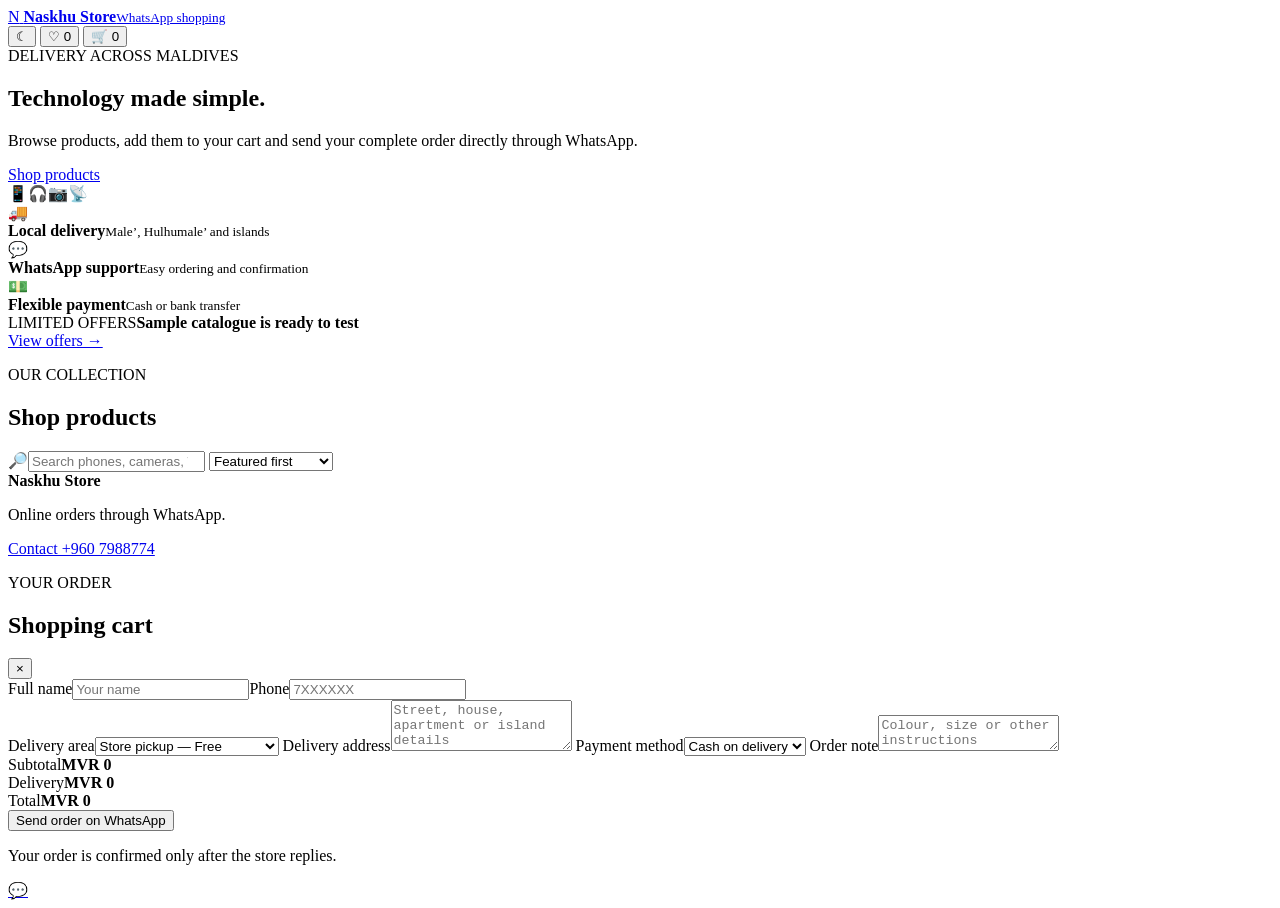
==== index.html @ 4b0b28d1 "Add Naskhu Store homepage" ====
<!doctype html>
<html lang="en">
<head>
  <meta charset="utf-8">
  <meta name="viewport" content="width=device-width, initial-scale=1, viewport-fit=cover">
  <meta name="theme-color" content="#0f172a">
  <meta name="description" content="Shop electronics, networking, security and accessories through WhatsApp.">
  <title>Naskhu Store</title>
  <link rel="preconnect" href="https://fonts.googleapis.com">
  <link rel="preconnect" href="https://fonts.gstatic.com" crossorigin>
  <link href="https://fonts.googleapis.com/css2?family=Inter:wght@400;500;600;700;800;900&display=swap" rel="stylesheet">
  <link rel="stylesheet" href="styles.css">
</head>
<body>
  <header class="site-header">
    <a class="brand" href="#top" aria-label="Naskhu Store home">
      <span class="brand-mark">N</span>
      <span><strong>Naskhu Store</strong><small>WhatsApp shopping</small></span>
    </a>
    <div class="header-actions">
      <button id="themeButton" class="header-icon" type="button" aria-label="Toggle dark mode">☾</button>
      <button id="wishlistButton" class="header-icon" type="button" aria-label="Show wishlist">♡ <span id="wishlistCount">0</span></button>
      <button id="cartButton" class="cart-button" type="button" aria-label="Open shopping cart">🛒 <span id="cartCount">0</span></button>
    </div>
  </header>

  <main id="top">
    <section class="hero">
      <div class="hero-copy">
        <span class="hero-badge">DELIVERY ACROSS MALDIVES</span>
        <h1>Technology made simple.</h1>
        <p>Browse products, add them to your cart and send your complete order directly through WhatsApp.</p>
        <a class="hero-button" href="#catalogue">Shop products</a>
      </div>
      <div class="hero-art" aria-hidden="true"><span>📱</span><span>🎧</span><span>📷</span><span>📡</span></div>
    </section>

    <section class="benefits" aria-label="Store benefits">
      <article><span>🚚</span><div><strong>Local delivery</strong><small>Male’, Hulhumale’ and islands</small></div></article>
      <article><span>💬</span><div><strong>WhatsApp support</strong><small>Easy ordering and confirmation</small></div></article>
      <article><span>💵</span><div><strong>Flexible payment</strong><small>Cash or bank transfer</small></div></article>
    </section>

    <section class="offer-strip">
      <div><span>LIMITED OFFERS</span><strong>Sample catalogue is ready to test</strong></div>
      <a href="#catalogue">View offers →</a>
    </section>

    <section id="catalogue" class="catalogue-section">
      <div class="section-heading">
        <div><p class="eyebrow">OUR COLLECTION</p><h2>Shop products</h2></div>
        <p id="productCount"></p>
      </div>
      <div id="categoryChips" class="category-chips"></div>
      <div class="controls">
        <label class="search-box">🔎<input id="searchInput" type="search" placeholder="Search phones, cameras, Wi-Fi..." aria-label="Search products"></label>
        <select id="sortSelect" aria-label="Sort products">
          <option value="featured">Featured first</option>
          <option value="price-low">Price: low to high</option>
          <option value="price-high">Price: high to low</option>
          <option value="name">Name: A–Z</option>
        </select>
      </div>
      <div id="productGrid" class="product-grid"></div>
    </section>
  </main>

  <footer>
    <div><strong>Naskhu Store</strong><p>Online orders through WhatsApp.</p></div>
    <a href="https://wa.me/9607988774" target="_blank" rel="noopener">Contact +960 7988774</a>
  </footer>

  <aside id="cartDrawer" class="cart-drawer" aria-hidden="true">
    <div class="drawer-backdrop" data-close-cart></div>
    <div class="drawer-panel" role="dialog" aria-modal="true" aria-labelledby="cartTitle">
      <div class="drawer-header">
        <div><p class="eyebrow">YOUR ORDER</p><h2 id="cartTitle">Shopping cart</h2></div>
        <button class="icon-button" data-close-cart type="button" aria-label="Close cart">×</button>
      </div>
      <div id="cartItems" class="cart-items"></div>
      <div class="order-form">
        <div class="form-row"><label>Full name<input id="customerName" type="text" autocomplete="name" placeholder="Your name"></label><label>Phone<input id="customerPhone" type="tel" autocomplete="tel" placeholder="7XXXXXX"></label></div>
        <label>Delivery area<select id="deliveryArea"><option value="Pickup" data-fee="0">Store pickup — Free</option><option value="Male'" data-fee="30">Male’ — MVR 30</option><option value="Hulhumale'" data-fee="50">Hulhumale’ — MVR 50</option><option value="Villimale'" data-fee="60">Villimale’ — MVR 60</option><option value="Other island" data-fee="0">Other island — Confirm fee</option></select></label>
        <label>Delivery address<textarea id="customerAddress" rows="3" placeholder="Street, house, apartment or island details"></textarea></label>
        <label>Payment method<select id="paymentMethod"><option value="Cash on delivery">Cash on delivery</option><option value="Bank transfer">Bank transfer</option></select></label>
        <label>Order note<textarea id="orderNote" rows="2" placeholder="Colour, size or other instructions"></textarea></label>
      </div>
      <div class="cart-summary">
        <div><span>Subtotal</span><strong id="subtotal">MVR 0</strong></div>
        <div><span>Delivery</span><strong id="deliveryTotal">MVR 0</strong></div>
        <div class="total-row"><span>Total</span><strong id="total">MVR 0</strong></div>
      </div>
      <button id="checkoutButton" class="checkout-button" type="button">Send order on WhatsApp</button>
      <p class="checkout-note">Your order is confirmed only after the store replies.</p>
    </div>
  </aside>

  <a class="floating-whatsapp" href="https://wa.me/9607988774?text=Hello%2C%20I%20need%20help%20with%20a%20product." target="_blank" rel="noopener" aria-label="Chat on WhatsApp">💬</a>
  <div id="toast" class="toast" role="status" aria-live="polite"></div>
  <script src="app.js"></script>
</body>
</html>
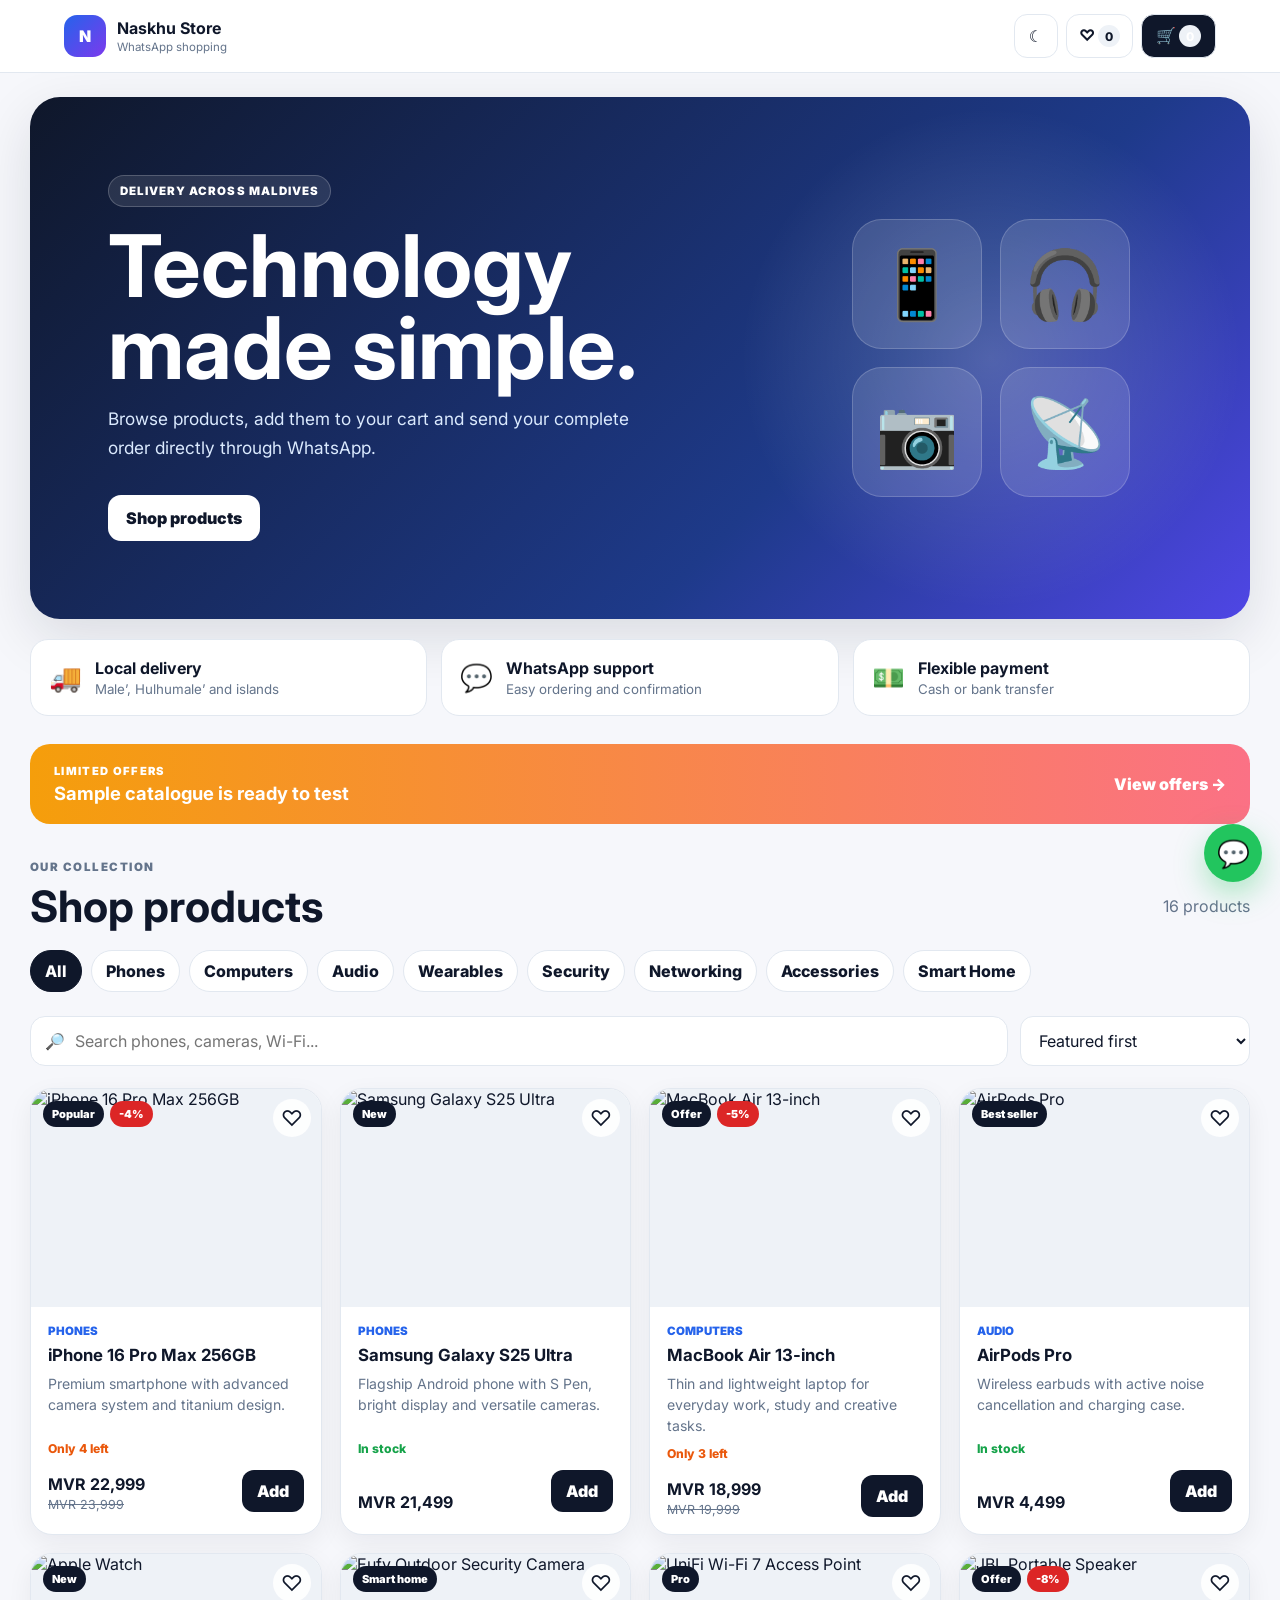
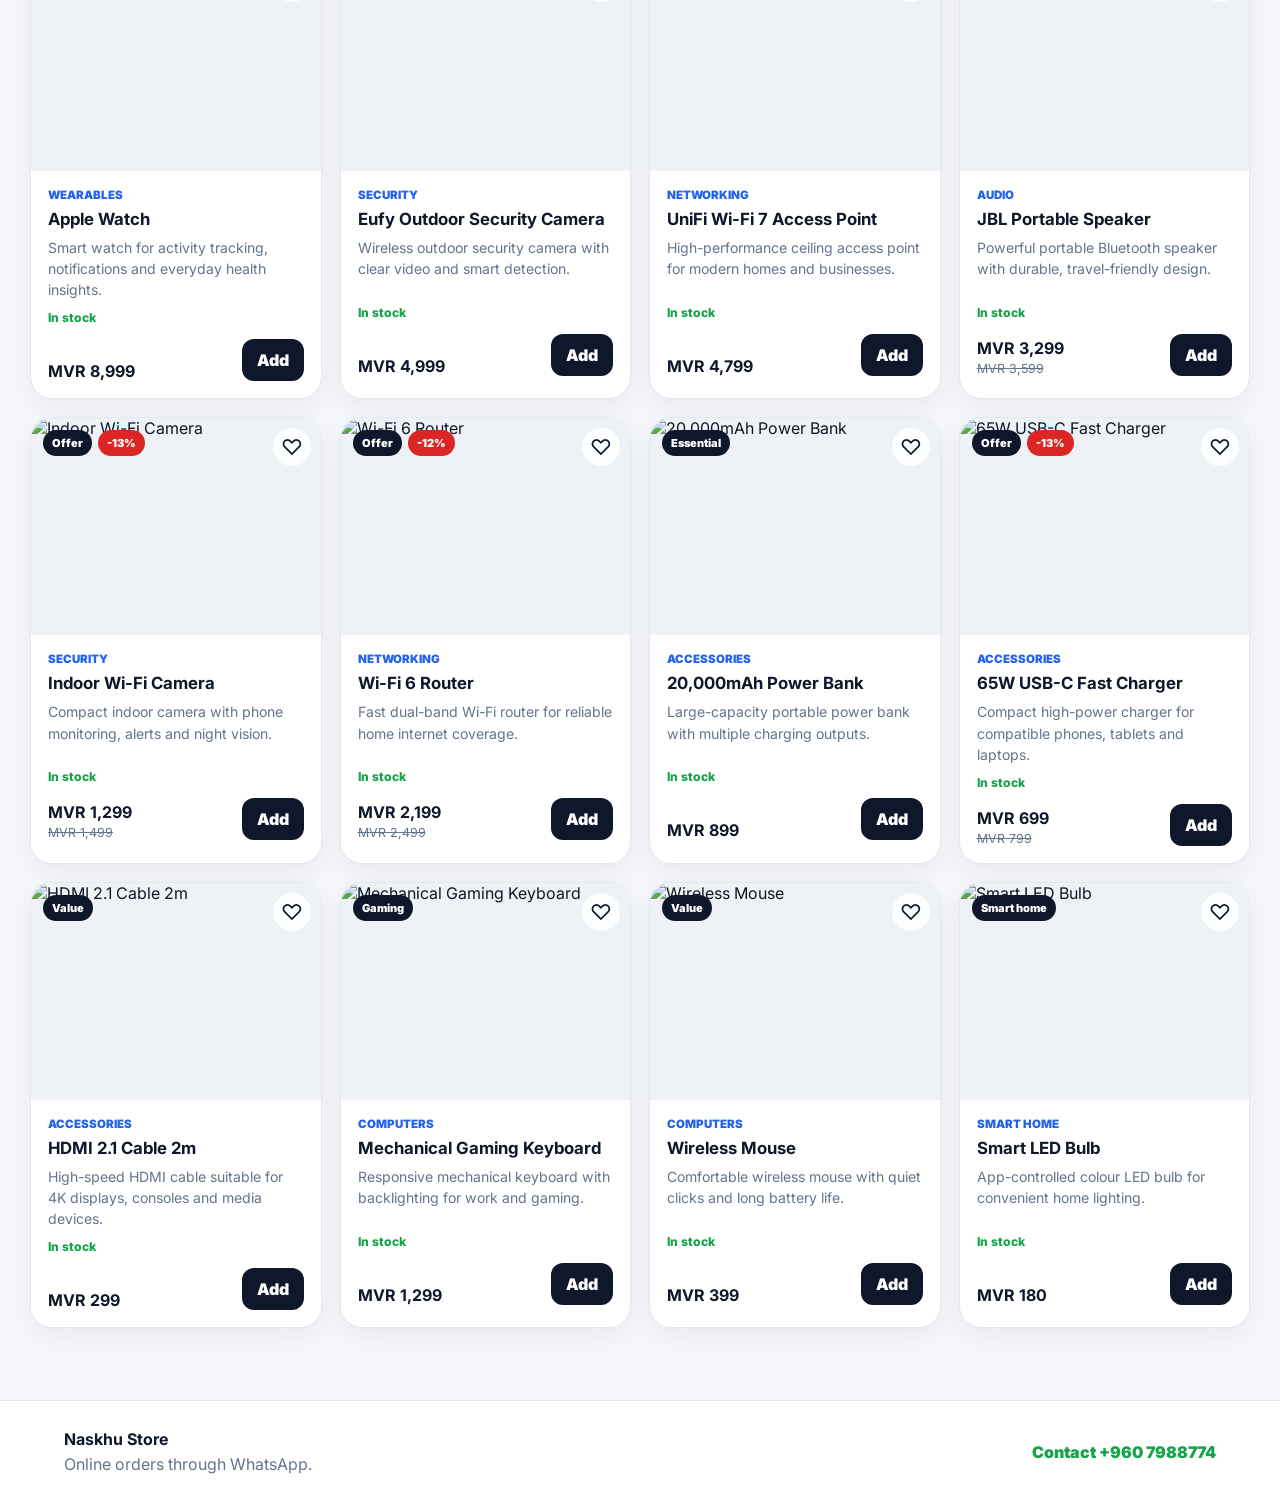
==== commit b2c50a11: "Add bank transfer slip upload to checkout" ====
--- a/index.html
+++ b/index.html
@@ -10,93 +10,35 @@
   <link rel="preconnect" href="https://fonts.gstatic.com" crossorigin>
   <link href="https://fonts.googleapis.com/css2?family=Inter:wght@400;500;600;700;800;900&display=swap" rel="stylesheet">
   <link rel="stylesheet" href="styles.css">
+  <style>
+    .transfer-panel{display:none;padding:14px;border:1px solid var(--line);border-radius:14px;background:var(--surface-2)}
+    .transfer-panel.show{display:block}.transfer-panel p{margin:0 0 10px;color:var(--muted);font-size:.82rem;line-height:1.45}
+    .slip-upload{display:block;padding:14px;border:1px dashed var(--line);border-radius:12px;background:var(--surface);text-align:center;cursor:pointer}
+    .slip-upload input{display:none}.slip-upload strong,.slip-upload span{display:block}.slip-upload span{margin-top:5px;color:var(--muted);font-size:.76rem}
+    .slip-preview{display:none;align-items:center;gap:10px;margin-top:10px}.slip-preview.show{display:flex}.slip-preview img{width:58px;height:72px;border-radius:8px;object-fit:cover;border:1px solid var(--line)}
+    .slip-preview div{min-width:0}.slip-preview strong,.slip-preview small{display:block;overflow:hidden;text-overflow:ellipsis;white-space:nowrap}.slip-preview small{margin-top:4px;color:var(--muted)}
+  </style>
 </head>
 <body>
   <header class="site-header">
-    <a class="brand" href="#top" aria-label="Naskhu Store home">
-      <span class="brand-mark">N</span>
-      <span><strong>Naskhu Store</strong><small>WhatsApp shopping</small></span>
-    </a>
-    <div class="header-actions">
-      <button id="themeButton" class="header-icon" type="button" aria-label="Toggle dark mode">☾</button>
-      <button id="wishlistButton" class="header-icon" type="button" aria-label="Show wishlist">♡ <span id="wishlistCount">0</span></button>
-      <button id="cartButton" class="cart-button" type="button" aria-label="Open shopping cart">🛒 <span id="cartCount">0</span></button>
-    </div>
+    <a class="brand" href="#top" aria-label="Naskhu Store home"><span class="brand-mark">N</span><span><strong>Naskhu Store</strong><small>WhatsApp shopping</small></span></a>
+    <div class="header-actions"><button id="themeButton" class="header-icon" type="button" aria-label="Toggle dark mode">☾</button><button id="wishlistButton" class="header-icon" type="button" aria-label="Show wishlist">♡ <span id="wishlistCount">0</span></button><button id="cartButton" class="cart-button" type="button" aria-label="Open shopping cart">🛒 <span id="cartCount">0</span></button></div>
   </header>
-
   <main id="top">
-    <section class="hero">
-      <div class="hero-copy">
-        <span class="hero-badge">DELIVERY ACROSS MALDIVES</span>
-        <h1>Technology made simple.</h1>
-        <p>Browse products, add them to your cart and send your complete order directly through WhatsApp.</p>
-        <a class="hero-button" href="#catalogue">Shop products</a>
-      </div>
-      <div class="hero-art" aria-hidden="true"><span>📱</span><span>🎧</span><span>📷</span><span>📡</span></div>
-    </section>
-
-    <section class="benefits" aria-label="Store benefits">
-      <article><span>🚚</span><div><strong>Local delivery</strong><small>Male’, Hulhumale’ and islands</small></div></article>
-      <article><span>💬</span><div><strong>WhatsApp support</strong><small>Easy ordering and confirmation</small></div></article>
-      <article><span>💵</span><div><strong>Flexible payment</strong><small>Cash or bank transfer</small></div></article>
-    </section>
-
-    <section class="offer-strip">
-      <div><span>LIMITED OFFERS</span><strong>Sample catalogue is ready to test</strong></div>
-      <a href="#catalogue">View offers →</a>
-    </section>
-
-    <section id="catalogue" class="catalogue-section">
-      <div class="section-heading">
-        <div><p class="eyebrow">OUR COLLECTION</p><h2>Shop products</h2></div>
-        <p id="productCount"></p>
-      </div>
-      <div id="categoryChips" class="category-chips"></div>
-      <div class="controls">
-        <label class="search-box">🔎<input id="searchInput" type="search" placeholder="Search phones, cameras, Wi-Fi..." aria-label="Search products"></label>
-        <select id="sortSelect" aria-label="Sort products">
-          <option value="featured">Featured first</option>
-          <option value="price-low">Price: low to high</option>
-          <option value="price-high">Price: high to low</option>
-          <option value="name">Name: A–Z</option>
-        </select>
-      </div>
-      <div id="productGrid" class="product-grid"></div>
-    </section>
+    <section class="hero"><div class="hero-copy"><span class="hero-badge">DELIVERY ACROSS MALDIVES</span><h1>Technology made simple.</h1><p>Browse products, add them to your cart and send your complete order directly through WhatsApp.</p><a class="hero-button" href="#catalogue">Shop products</a></div><div class="hero-art" aria-hidden="true"><span>📱</span><span>🎧</span><span>📷</span><span>📡</span></div></section>
+    <section class="benefits" aria-label="Store benefits"><article><span>🚚</span><div><strong>Local delivery</strong><small>Male’, Hulhumale’ and islands</small></div></article><article><span>💬</span><div><strong>WhatsApp support</strong><small>Easy ordering and confirmation</small></div></article><article><span>💵</span><div><strong>Flexible payment</strong><small>Cash or bank transfer</small></div></article></section>
+    <section class="offer-strip"><div><span>LIMITED OFFERS</span><strong>Sample catalogue is ready to test</strong></div><a href="#catalogue">View offers →</a></section>
+    <section id="catalogue" class="catalogue-section"><div class="section-heading"><div><p class="eyebrow">OUR COLLECTION</p><h2>Shop products</h2></div><p id="productCount"></p></div><div id="categoryChips" class="category-chips"></div><div class="controls"><label class="search-box">🔎<input id="searchInput" type="search" placeholder="Search phones, cameras, Wi-Fi..." aria-label="Search products"></label><select id="sortSelect" aria-label="Sort products"><option value="featured">Featured first</option><option value="price-low">Price: low to high</option><option value="price-high">Price: high to low</option><option value="name">Name: A–Z</option></select></div><div id="productGrid" class="product-grid"></div></section>
   </main>
-
-  <footer>
-    <div><strong>Naskhu Store</strong><p>Online orders through WhatsApp.</p></div>
-    <a href="https://wa.me/9607988774" target="_blank" rel="noopener">Contact +960 7988774</a>
-  </footer>
-
-  <aside id="cartDrawer" class="cart-drawer" aria-hidden="true">
-    <div class="drawer-backdrop" data-close-cart></div>
-    <div class="drawer-panel" role="dialog" aria-modal="true" aria-labelledby="cartTitle">
-      <div class="drawer-header">
-        <div><p class="eyebrow">YOUR ORDER</p><h2 id="cartTitle">Shopping cart</h2></div>
-        <button class="icon-button" data-close-cart type="button" aria-label="Close cart">×</button>
-      </div>
-      <div id="cartItems" class="cart-items"></div>
-      <div class="order-form">
-        <div class="form-row"><label>Full name<input id="customerName" type="text" autocomplete="name" placeholder="Your name"></label><label>Phone<input id="customerPhone" type="tel" autocomplete="tel" placeholder="7XXXXXX"></label></div>
-        <label>Delivery area<select id="deliveryArea"><option value="Pickup" data-fee="0">Store pickup — Free</option><option value="Male'" data-fee="30">Male’ — MVR 30</option><option value="Hulhumale'" data-fee="50">Hulhumale’ — MVR 50</option><option value="Villimale'" data-fee="60">Villimale’ — MVR 60</option><option value="Other island" data-fee="0">Other island — Confirm fee</option></select></label>
-        <label>Delivery address<textarea id="customerAddress" rows="3" placeholder="Street, house, apartment or island details"></textarea></label>
-        <label>Payment method<select id="paymentMethod"><option value="Cash on delivery">Cash on delivery</option><option value="Bank transfer">Bank transfer</option></select></label>
-        <label>Order note<textarea id="orderNote" rows="2" placeholder="Colour, size or other instructions"></textarea></label>
-      </div>
-      <div class="cart-summary">
-        <div><span>Subtotal</span><strong id="subtotal">MVR 0</strong></div>
-        <div><span>Delivery</span><strong id="deliveryTotal">MVR 0</strong></div>
-        <div class="total-row"><span>Total</span><strong id="total">MVR 0</strong></div>
-      </div>
-      <button id="checkoutButton" class="checkout-button" type="button">Send order on WhatsApp</button>
-      <p class="checkout-note">Your order is confirmed only after the store replies.</p>
-    </div>
-  </aside>
-
-  <a class="floating-whatsapp" href="https://wa.me/9607988774?text=Hello%2C%20I%20need%20help%20with%20a%20product." target="_blank" rel="noopener" aria-label="Chat on WhatsApp">💬</a>
-  <div id="toast" class="toast" role="status" aria-live="polite"></div>
-  <script src="app.js"></script>
+  <footer><div><strong>Naskhu Store</strong><p>Online orders through WhatsApp.</p></div><a href="https://wa.me/9607988774" target="_blank" rel="noopener">Contact +960 7988774</a></footer>
+  <aside id="cartDrawer" class="cart-drawer" aria-hidden="true"><div class="drawer-backdrop" data-close-cart></div><div class="drawer-panel" role="dialog" aria-modal="true" aria-labelledby="cartTitle"><div class="drawer-header"><div><p class="eyebrow">YOUR ORDER</p><h2 id="cartTitle">Shopping cart</h2></div><button class="icon-button" data-close-cart type="button" aria-label="Close cart">×</button></div><div id="cartItems" class="cart-items"></div><div class="order-form">
+    <div class="form-row"><label>Full name<input id="customerName" type="text" autocomplete="name" placeholder="Your name"></label><label>Phone<input id="customerPhone" type="tel" autocomplete="tel" placeholder="7XXXXXX"></label></div>
+    <label>Delivery area<select id="deliveryArea"><option value="Pickup" data-fee="0">Store pickup — Free</option><option value="Male'" data-fee="30">Male’ — MVR 30</option><option value="Hulhumale'" data-fee="50">Hulhumale’ — MVR 50</option><option value="Villimale'" data-fee="60">Villimale’ — MVR 60</option><option value="Other island" data-fee="0">Other island — Confirm fee</option></select></label>
+    <label>Delivery address<textarea id="customerAddress" rows="3" placeholder="Street, house, apartment or island details"></textarea></label>
+    <label>Payment method<select id="paymentMethod"><option value="Cash on delivery">Cash on delivery</option><option value="Bank transfer">Bank transfer</option></select></label>
+    <div id="transferPanel" class="transfer-panel"><p>Upload the bank-transfer receipt. On supported phones, the receipt and order details can be shared together to WhatsApp.</p><label class="slip-upload"><input id="transferSlip" type="file" accept="image/*,.pdf"><strong>📎 Choose transfer slip</strong><span>Screenshot, photo or PDF</span></label><div id="slipPreview" class="slip-preview"><img id="slipPreviewImage" alt="Transfer slip preview"><div><strong id="slipFileName"></strong><small id="slipFileSize"></small></div></div></div>
+    <label>Order note<textarea id="orderNote" rows="2" placeholder="Colour, size or other instructions"></textarea></label>
+  </div><div class="cart-summary"><div><span>Subtotal</span><strong id="subtotal">MVR 0</strong></div><div><span>Delivery</span><strong id="deliveryTotal">MVR 0</strong></div><div class="total-row"><span>Total</span><strong id="total">MVR 0</strong></div></div><button id="checkoutButton" class="checkout-button" type="button">Send order on WhatsApp</button><p id="checkoutNote" class="checkout-note">Your order is confirmed only after the store replies.</p></div></aside>
+  <a class="floating-whatsapp" href="https://wa.me/9607988774?text=Hello%2C%20I%20need%20help%20with%20a%20product." target="_blank" rel="noopener" aria-label="Chat on WhatsApp">💬</a><div id="toast" class="toast" role="status" aria-live="polite"></div><script src="app.js"></script>
 </body>
 </html>
--- a/styles.css
+++ b/styles.css
@@ -0,0 +1 @@
+:root{--bg:#f6f7fb;--surface:#fff;--surface-2:#eef2f7;--text:#0f172a;--muted:#64748b;--line:#e2e8f0;--accent:#16a34a;--accent-dark:#15803d;--brand:#2563eb;--danger:#dc2626;--shadow:0 18px 55px rgba(15,23,42,.12)}*{box-sizing:border-box}html{scroll-behavior:smooth}body{margin:0;font-family:Inter,system-ui,-apple-system,BlinkMacSystemFont,"Segoe UI",sans-serif;background:var(--bg);color:var(--text);transition:.2s}body.dark{--bg:#090f1d;--surface:#111827;--surface-2:#172033;--text:#f8fafc;--muted:#94a3b8;--line:#273449;--shadow:0 18px 55px rgba(0,0,0,.35)}button,input,select,textarea{font:inherit}button{cursor:pointer}a{color:inherit;text-decoration:none}h1,h2,h3,p{margin-top:0}.site-header{position:sticky;top:0;z-index:30;display:flex;align-items:center;justify-content:space-between;padding:14px clamp(16px,5vw,70px);background:color-mix(in srgb,var(--surface) 92%,transparent);backdrop-filter:blur(16px);border-bottom:1px solid var(--line)}.brand{display:flex;align-items:center;gap:11px}.brand-mark{display:grid;place-items:center;width:42px;height:42px;border-radius:13px;background:linear-gradient(135deg,#2563eb,#7c3aed);color:#fff;font-weight:900}.brand strong,.brand small{display:block}.brand small{margin-top:2px;color:var(--muted);font-size:.72rem}.header-actions{display:flex;gap:8px}.header-icon,.cart-button{border:1px solid var(--line);background:var(--surface);color:var(--text);border-radius:13px;font-weight:800}.header-icon{min-width:44px;height:44px;padding:0 12px}.header-icon span,.cart-button span{display:inline-grid;place-items:center;min-width:22px;height:22px;border-radius:999px;background:var(--surface-2);font-size:.75rem}.cart-button{height:44px;padding:0 14px;background:var(--text);color:var(--surface)}main{width:min(1220px,calc(100% - 30px));margin:24px auto 72px}.hero{display:grid;grid-template-columns:1.15fr .85fr;min-height:420px;overflow:hidden;border-radius:30px;background:linear-gradient(135deg,#0f172a,#1e3a8a 65%,#4f46e5);color:#fff;box-shadow:var(--shadow)}.hero-copy{padding:clamp(34px,7vw,78px);align-self:center}.hero-badge{display:inline-block;margin-bottom:18px;padding:8px 11px;border:1px solid rgba(255,255,255,.2);border-radius:999px;background:rgba(255,255,255,.1);font-size:.72rem;font-weight:900;letter-spacing:.09em}.hero h1{max-width:650px;margin-bottom:16px;font-size:clamp(2.6rem,7vw,5.4rem);line-height:.95}.hero p{max-width:600px;color:#dbeafe;font-size:1.08rem;line-height:1.65}.hero-button{display:inline-block;margin-top:16px;padding:13px 18px;border-radius:13px;background:#fff;color:#0f172a;font-weight:900}.hero-art{display:grid;grid-template-columns:repeat(2,130px);align-content:center;justify-content:center;gap:18px;background:radial-gradient(circle,rgba(255,255,255,.2),transparent 68%)}.hero-art span{display:grid;place-items:center;aspect-ratio:1;border:1px solid rgba(255,255,255,.18);border-radius:30px;background:rgba(255,255,255,.12);font-size:4.2rem}.benefits{display:grid;grid-template-columns:repeat(3,1fr);gap:14px;margin:20px 0}.benefits article{display:flex;align-items:center;gap:13px;padding:18px;border:1px solid var(--line);border-radius:18px;background:var(--surface)}.benefits article>span{font-size:1.65rem}.benefits strong,.benefits small{display:block}.benefits small{margin-top:3px;color:var(--muted)}.offer-strip{display:flex;align-items:center;justify-content:space-between;gap:20px;margin:28px 0;padding:20px 24px;border-radius:20px;background:linear-gradient(90deg,#f59e0b,#fb7185);color:#fff}.offer-strip span,.offer-strip strong{display:block}.offer-strip span{font-size:.7rem;font-weight:900;letter-spacing:.12em}.offer-strip strong{margin-top:4px;font-size:1.15rem}.offer-strip a{font-weight:900}.section-heading{display:flex;align-items:end;justify-content:space-between;margin:36px 0 18px}.eyebrow{margin-bottom:6px;color:var(--muted);font-size:.72rem;font-weight:900;letter-spacing:.13em}.section-heading h2{margin-bottom:0;font-size:clamp(1.8rem,4vw,2.7rem)}#productCount{color:var(--muted)}.category-chips{display:flex;gap:9px;overflow-x:auto;padding-bottom:8px}.category-chip{flex:0 0 auto;border:1px solid var(--line);border-radius:999px;padding:10px 14px;background:var(--surface);color:var(--text);font-weight:800}.category-chip.active{border-color:var(--text);background:var(--text);color:var(--surface)}.controls{display:grid;grid-template-columns:1fr 230px;gap:12px;margin:16px 0 22px}.search-box{display:flex;align-items:center;gap:10px;border:1px solid var(--line);border-radius:15px;padding:0 14px;background:var(--surface)}.search-box input,.controls select,.order-form input,.order-form select,.order-form textarea{width:100%;border:1px solid var(--line);border-radius:13px;padding:13px 14px;background:var(--surface);color:var(--text);outline:none}.search-box input{border:0;padding-left:0}.product-grid{display:grid;grid-template-columns:repeat(4,minmax(0,1fr));gap:18px}.product-card{overflow:hidden;border:1px solid var(--line);border-radius:22px;background:var(--surface);box-shadow:0 8px 26px rgba(15,23,42,.06)}.product-image{position:relative;aspect-ratio:4/3;overflow:hidden;background:var(--surface-2)}.product-image img{width:100%;height:100%;object-fit:cover}.badge-row{position:absolute;top:12px;left:12px;display:flex;gap:6px}.product-badge,.discount-badge{padding:6px 9px;border-radius:999px;color:#fff;font-size:.69rem;font-weight:900}.product-badge{background:#0f172a}.discount-badge{background:#dc2626}.wish-button{position:absolute;top:10px;right:10px;width:38px;height:38px;border:0;border-radius:50%;background:rgba(255,255,255,.9);color:#0f172a;font-size:1.35rem}.wish-button.active{color:#e11d48}.product-content{padding:17px}.category-label{display:block;margin-bottom:7px;color:var(--brand);font-size:.72rem;font-weight:900;text-transform:uppercase}.product-card h3{margin-bottom:8px;font-size:1.05rem}.product-content>p{min-height:58px;margin-bottom:10px;color:var(--muted);font-size:.88rem;line-height:1.5}.stock{margin-bottom:14px;color:var(--accent);font-size:.76rem;font-weight:800}.stock.low{color:#ea580c}.product-footer{display:flex;align-items:end;justify-content:space-between;gap:10px}.product-footer strong,.product-footer del{display:block}.product-footer del{margin-top:3px;color:var(--muted);font-size:.78rem}.add-button{border:0;border-radius:12px;padding:11px 15px;background:var(--text);color:var(--surface);font-weight:900}.empty-state{grid-column:1/-1;padding:60px 20px;text-align:center;border:1px dashed var(--line);border-radius:22px;background:var(--surface);color:var(--muted)}footer{display:flex;align-items:center;justify-content:space-between;padding:28px clamp(18px,5vw,70px);border-top:1px solid var(--line);background:var(--surface)}footer p{margin:5px 0 0;color:var(--muted)}footer a{font-weight:900;color:var(--accent)}.cart-drawer{position:fixed;inset:0;z-index:60;pointer-events:none;visibility:hidden}.cart-drawer.open{pointer-events:auto;visibility:visible}.drawer-backdrop{position:absolute;inset:0;background:rgba(2,6,23,.58)}.drawer-panel{position:absolute;right:0;top:0;width:min(520px,100%);height:100%;overflow-y:auto;padding:22px;background:var(--surface);transform:translateX(100%);transition:.26s;box-shadow:-20px 0 60px rgba(0,0,0,.25)}.cart-drawer.open .drawer-panel{transform:translateX(0)}.drawer-header{display:flex;align-items:center;justify-content:space-between;padding-bottom:17px;border-bottom:1px solid var(--line)}.icon-button{width:42px;height:42px;border:1px solid var(--line);border-radius:50%;background:var(--surface);color:var(--text);font-size:1.7rem}.cart-items{padding:8px 0 14px}.cart-item{display:grid;grid-template-columns:64px 1fr auto;gap:12px;align-items:center;padding:13px 0;border-bottom:1px solid var(--line)}.cart-item img{width:64px;height:64px;border-radius:12px;object-fit:cover}.cart-item h3{margin-bottom:4px;font-size:.9rem}.cart-item p{margin-bottom:7px;color:var(--muted);font-size:.78rem}.quantity-row{display:flex;align-items:center;gap:8px}.quantity-row button{width:29px;height:29px;border:1px solid var(--line);border-radius:8px;background:var(--surface);color:var(--text)}.quantity-row .remove-button{width:auto;border:0;color:var(--danger);font-size:.75rem}.cart-empty{text-align:center;padding:34px 8px;color:var(--muted)}.order-form{display:grid;gap:12px;padding:18px 0;border-top:1px solid var(--line)}.form-row{display:grid;grid-template-columns:1fr 1fr;gap:10px}.order-form label{display:grid;gap:6px;font-size:.82rem;font-weight:800}.cart-summary{display:grid;gap:9px;padding:16px 0;border-top:1px solid var(--line)}.cart-summary>div{display:flex;justify-content:space-between}.total-row{padding-top:10px;border-top:1px solid var(--line);font-size:1.13rem}.checkout-button{width:100%;border:0;border-radius:14px;padding:15px;background:var(--accent);color:#fff;font-weight:900}.checkout-note{text-align:center;margin:10px 0 0;color:var(--muted);font-size:.76rem}.floating-whatsapp{position:fixed;right:18px;bottom:18px;z-index:35;display:grid;place-items:center;width:58px;height:58px;border-radius:50%;background:#22c55e;color:#fff;font-size:1.65rem;box-shadow:0 12px 30px rgba(34,197,94,.35)}.toast{position:fixed;left:50%;bottom:25px;z-index:80;transform:translate(-50%,22px);padding:12px 16px;border-radius:12px;background:#0f172a;color:#fff;opacity:0;transition:.2s}.toast.show{opacity:1;transform:translate(-50%,0)}@media(max-width:1050px){.product-grid{grid-template-columns:repeat(3,minmax(0,1fr))}}@media(max-width:790px){.hero{grid-template-columns:1fr}.hero-art{display:none}.benefits{grid-template-columns:1fr}.product-grid{grid-template-columns:repeat(2,minmax(0,1fr))}.controls{grid-template-columns:1fr}.offer-strip{flex-direction:column;align-items:flex-start}}@media(max-width:520px){.site-header{padding:11px 12px}.brand small,.header-icon:first-child{display:none}.brand-mark{width:38px;height:38px}main{width:min(100% - 20px,1220px);margin-top:10px}.hero{min-height:360px;border-radius:22px}.hero-copy{padding:32px 24px}.hero h1{font-size:3rem}.product-grid{grid-template-columns:1fr}.form-row{grid-template-columns:1fr}.drawer-panel{padding:17px}.cart-item{grid-template-columns:54px 1fr}.cart-item img{width:54px;height:54px}.cart-item>strong{grid-column:2}.floating-whatsapp{width:52px;height:52px}}
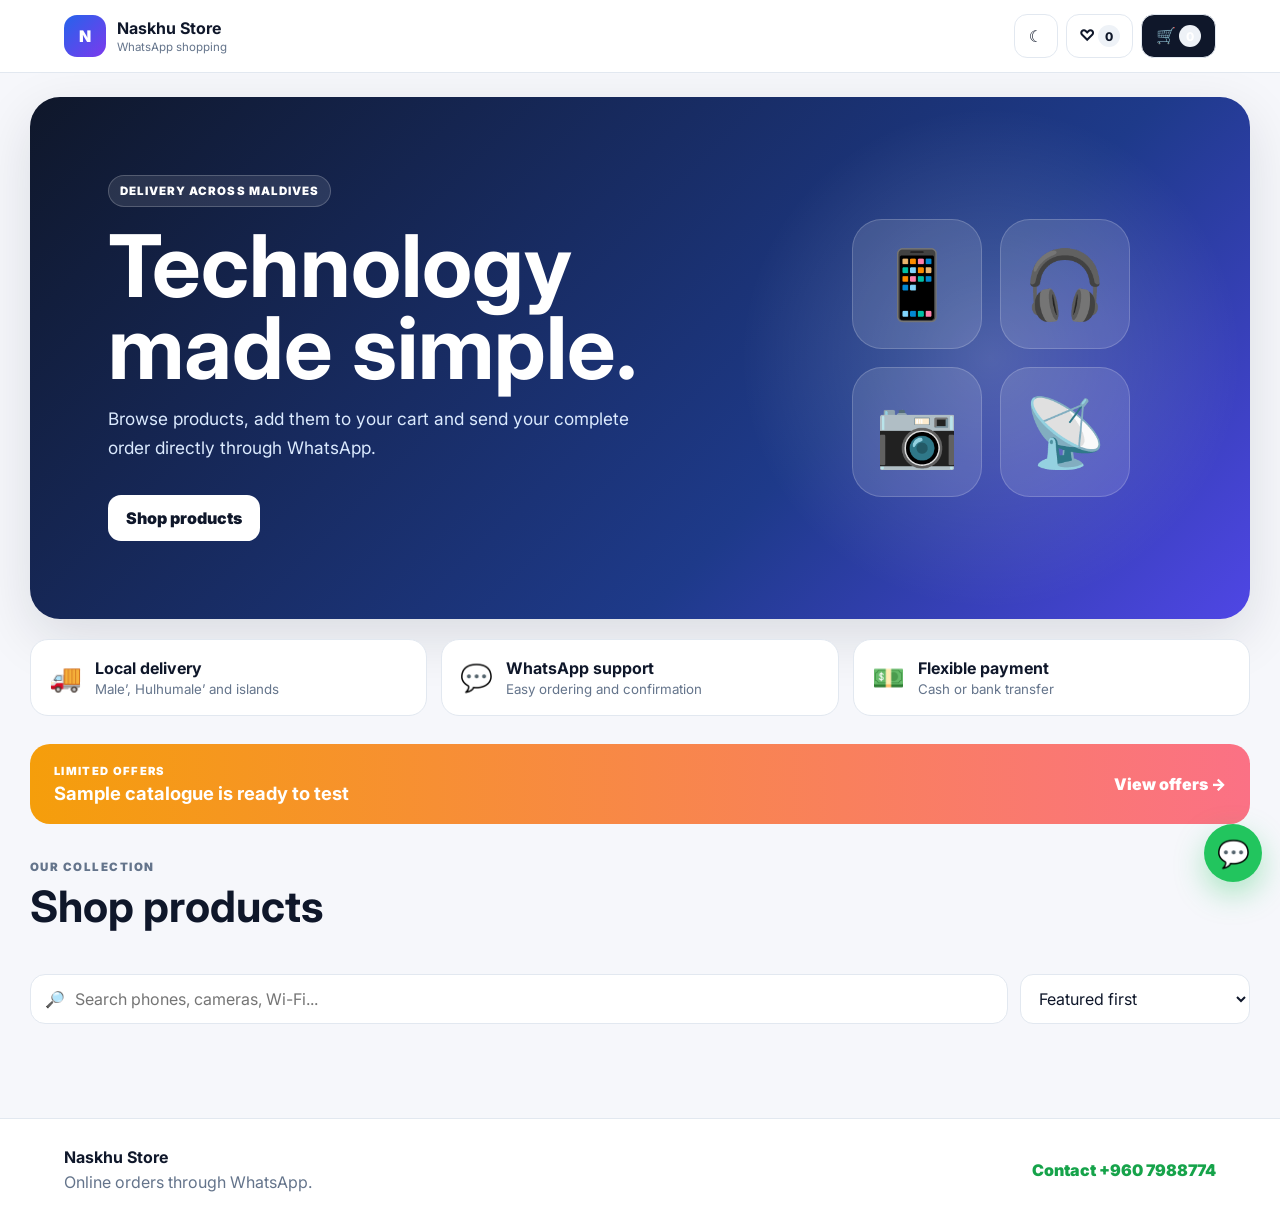
==== commit b8b74ac4: "Fix bank transfer checkout instructions" ====
--- a/index.html
+++ b/index.html
@@ -12,11 +12,7 @@
   <link rel="stylesheet" href="styles.css">
   <style>
     .transfer-panel{display:none;padding:14px;border:1px solid var(--line);border-radius:14px;background:var(--surface-2)}
-    .transfer-panel.show{display:block}.transfer-panel p{margin:0 0 10px;color:var(--muted);font-size:.82rem;line-height:1.45}
-    .slip-upload{display:block;padding:14px;border:1px dashed var(--line);border-radius:12px;background:var(--surface);text-align:center;cursor:pointer}
-    .slip-upload input{display:none}.slip-upload strong,.slip-upload span{display:block}.slip-upload span{margin-top:5px;color:var(--muted);font-size:.76rem}
-    .slip-preview{display:none;align-items:center;gap:10px;margin-top:10px}.slip-preview.show{display:flex}.slip-preview img{width:58px;height:72px;border-radius:8px;object-fit:cover;border:1px solid var(--line)}
-    .slip-preview div{min-width:0}.slip-preview strong,.slip-preview small{display:block;overflow:hidden;text-overflow:ellipsis;white-space:nowrap}.slip-preview small{margin-top:4px;color:var(--muted)}
+    .transfer-panel.show{display:block}.transfer-panel strong{display:block;margin-bottom:6px}.transfer-panel p{margin:0;color:var(--muted);font-size:.82rem;line-height:1.5}
   </style>
 </head>
 <body>
@@ -36,7 +32,7 @@
     <label>Delivery area<select id="deliveryArea"><option value="Pickup" data-fee="0">Store pickup — Free</option><option value="Male'" data-fee="30">Male’ — MVR 30</option><option value="Hulhumale'" data-fee="50">Hulhumale’ — MVR 50</option><option value="Villimale'" data-fee="60">Villimale’ — MVR 60</option><option value="Other island" data-fee="0">Other island — Confirm fee</option></select></label>
     <label>Delivery address<textarea id="customerAddress" rows="3" placeholder="Street, house, apartment or island details"></textarea></label>
     <label>Payment method<select id="paymentMethod"><option value="Cash on delivery">Cash on delivery</option><option value="Bank transfer">Bank transfer</option></select></label>
-    <div id="transferPanel" class="transfer-panel"><p>Upload the bank-transfer receipt. On supported phones, the receipt and order details can be shared together to WhatsApp.</p><label class="slip-upload"><input id="transferSlip" type="file" accept="image/*,.pdf"><strong>📎 Choose transfer slip</strong><span>Screenshot, photo or PDF</span></label><div id="slipPreview" class="slip-preview"><img id="slipPreviewImage" alt="Transfer slip preview"><div><strong id="slipFileName"></strong><small id="slipFileSize"></small></div></div></div>
+    <div id="transferPanel" class="transfer-panel"><strong>📎 Bank transfer receipt required</strong><p>The order will open directly in WhatsApp Business. Tap the attachment icon in the chat, choose your transfer-slip screenshot or PDF, then send the order.</p></div>
     <label>Order note<textarea id="orderNote" rows="2" placeholder="Colour, size or other instructions"></textarea></label>
   </div><div class="cart-summary"><div><span>Subtotal</span><strong id="subtotal">MVR 0</strong></div><div><span>Delivery</span><strong id="deliveryTotal">MVR 0</strong></div><div class="total-row"><span>Total</span><strong id="total">MVR 0</strong></div></div><button id="checkoutButton" class="checkout-button" type="button">Send order on WhatsApp</button><p id="checkoutNote" class="checkout-note">Your order is confirmed only after the store replies.</p></div></aside>
   <a class="floating-whatsapp" href="https://wa.me/9607988774?text=Hello%2C%20I%20need%20help%20with%20a%20product." target="_blank" rel="noopener" aria-label="Chat on WhatsApp">💬</a><div id="toast" class="toast" role="status" aria-live="polite"></div><script src="app.js"></script>
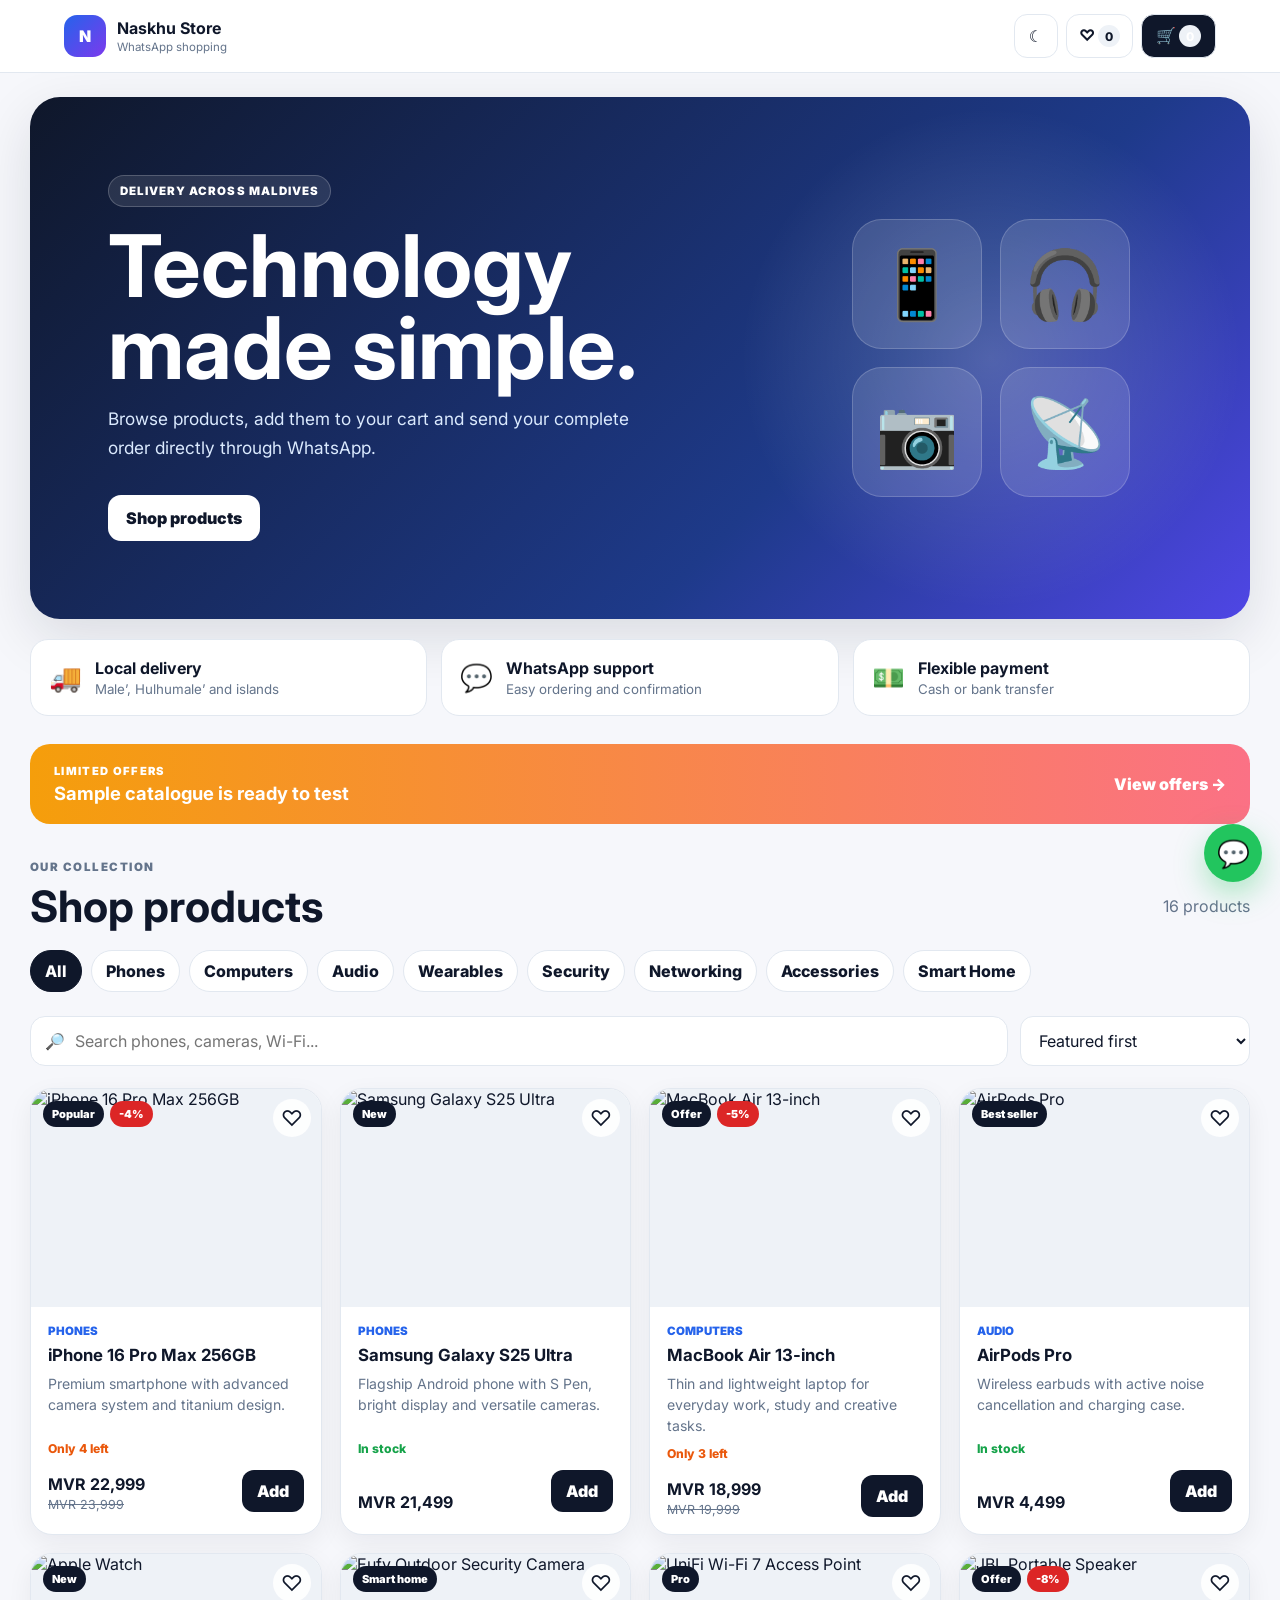
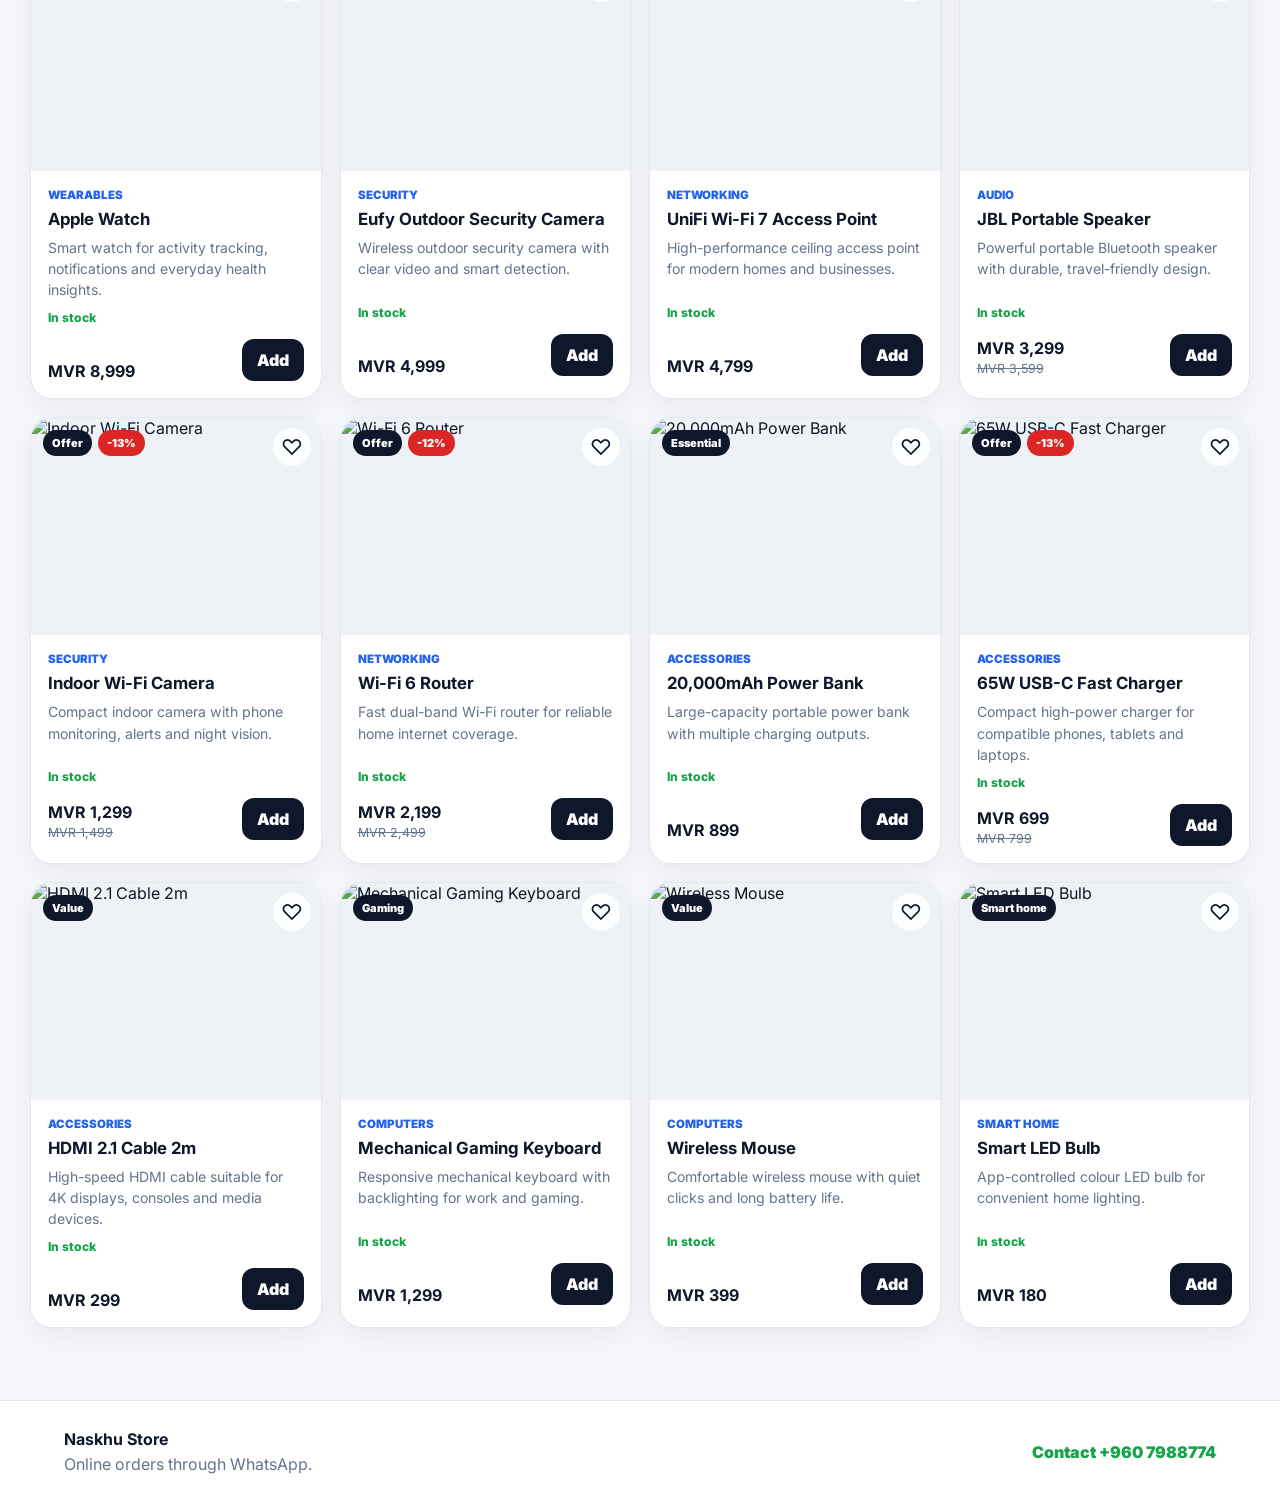
==== commit 1d35aa23: "Remove transfer slip interface" ====
--- a/index.html
+++ b/index.html
@@ -10,10 +10,6 @@
   <link rel="preconnect" href="https://fonts.gstatic.com" crossorigin>
   <link href="https://fonts.googleapis.com/css2?family=Inter:wght@400;500;600;700;800;900&display=swap" rel="stylesheet">
   <link rel="stylesheet" href="styles.css">
-  <style>
-    .transfer-panel{display:none;padding:14px;border:1px solid var(--line);border-radius:14px;background:var(--surface-2)}
-    .transfer-panel.show{display:block}.transfer-panel strong{display:block;margin-bottom:6px}.transfer-panel p{margin:0;color:var(--muted);font-size:.82rem;line-height:1.5}
-  </style>
 </head>
 <body>
   <header class="site-header">
@@ -32,7 +28,6 @@
     <label>Delivery area<select id="deliveryArea"><option value="Pickup" data-fee="0">Store pickup — Free</option><option value="Male'" data-fee="30">Male’ — MVR 30</option><option value="Hulhumale'" data-fee="50">Hulhumale’ — MVR 50</option><option value="Villimale'" data-fee="60">Villimale’ — MVR 60</option><option value="Other island" data-fee="0">Other island — Confirm fee</option></select></label>
     <label>Delivery address<textarea id="customerAddress" rows="3" placeholder="Street, house, apartment or island details"></textarea></label>
     <label>Payment method<select id="paymentMethod"><option value="Cash on delivery">Cash on delivery</option><option value="Bank transfer">Bank transfer</option></select></label>
-    <div id="transferPanel" class="transfer-panel"><strong>📎 Bank transfer receipt required</strong><p>The order will open directly in WhatsApp Business. Tap the attachment icon in the chat, choose your transfer-slip screenshot or PDF, then send the order.</p></div>
     <label>Order note<textarea id="orderNote" rows="2" placeholder="Colour, size or other instructions"></textarea></label>
   </div><div class="cart-summary"><div><span>Subtotal</span><strong id="subtotal">MVR 0</strong></div><div><span>Delivery</span><strong id="deliveryTotal">MVR 0</strong></div><div class="total-row"><span>Total</span><strong id="total">MVR 0</strong></div></div><button id="checkoutButton" class="checkout-button" type="button">Send order on WhatsApp</button><p id="checkoutNote" class="checkout-note">Your order is confirmed only after the store replies.</p></div></aside>
   <a class="floating-whatsapp" href="https://wa.me/9607988774?text=Hello%2C%20I%20need%20help%20with%20a%20product." target="_blank" rel="noopener" aria-label="Chat on WhatsApp">💬</a><div id="toast" class="toast" role="status" aria-live="polite"></div><script src="app.js"></script>
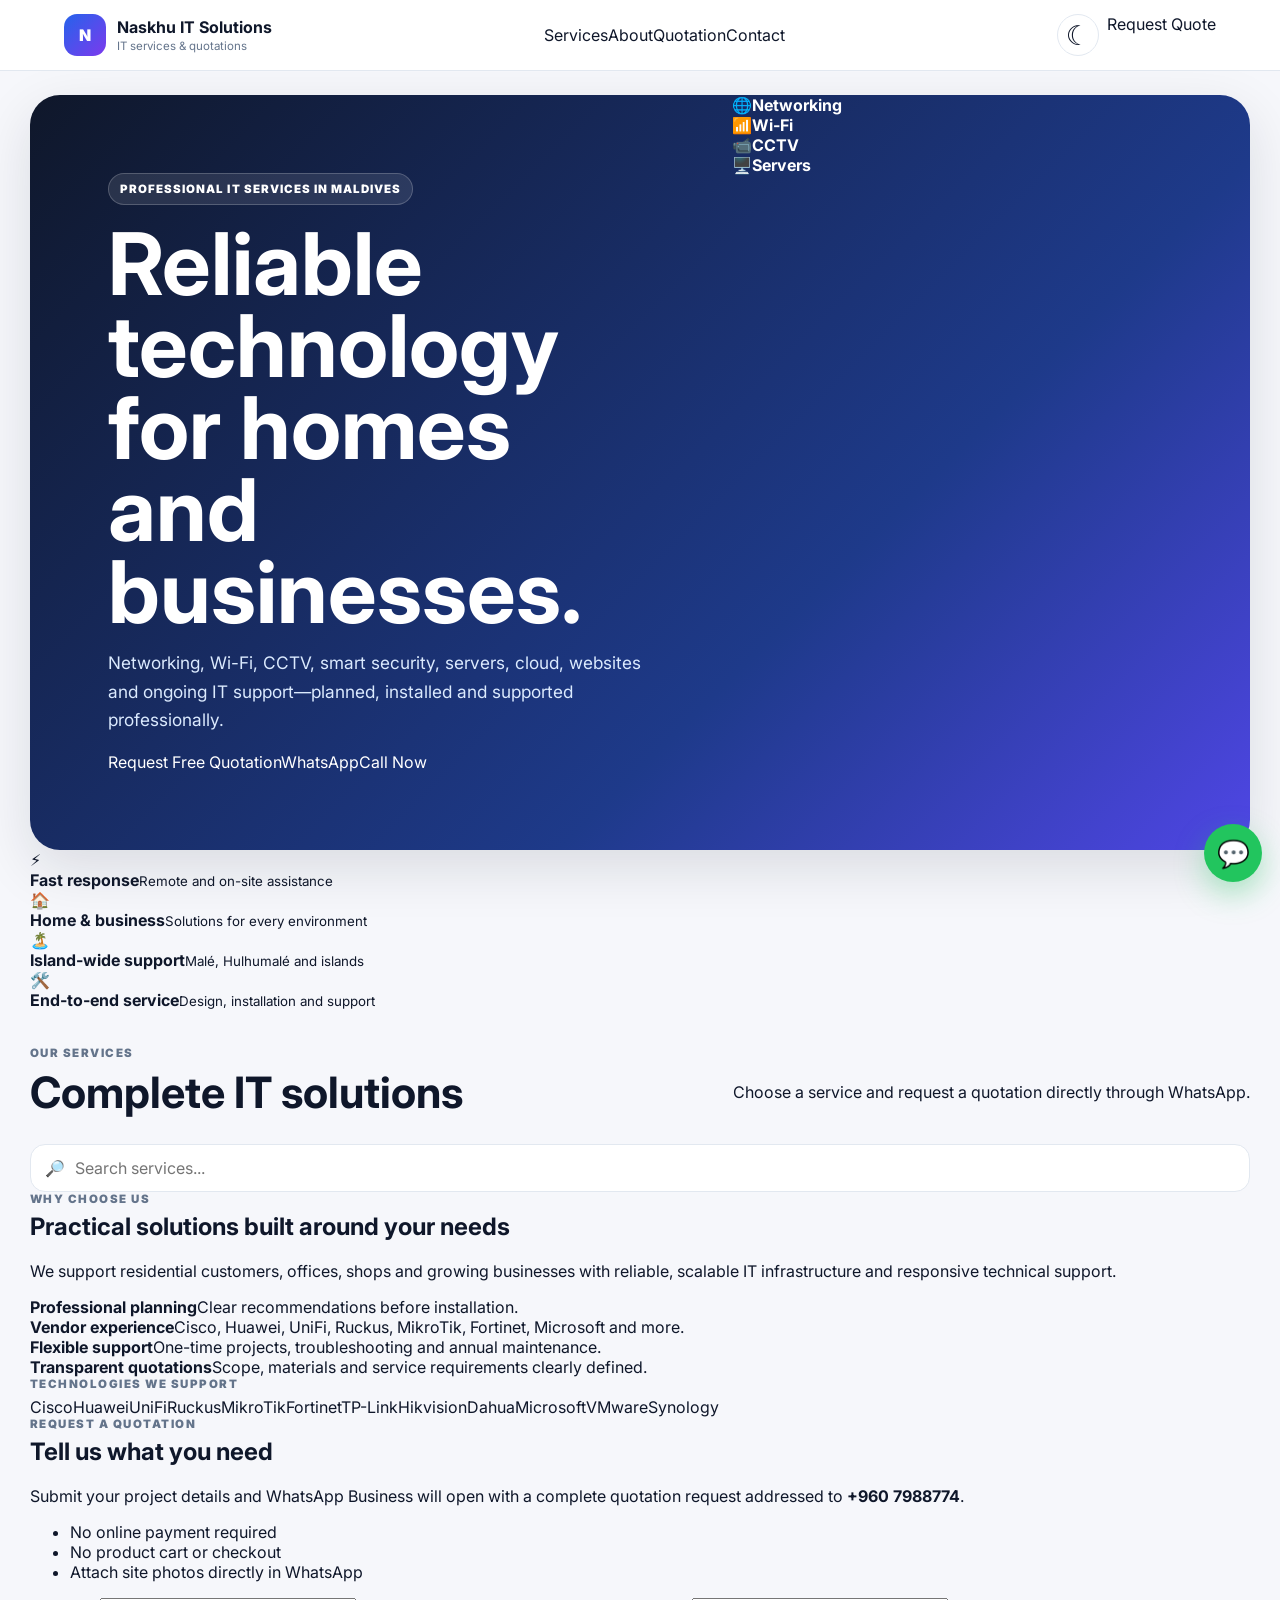
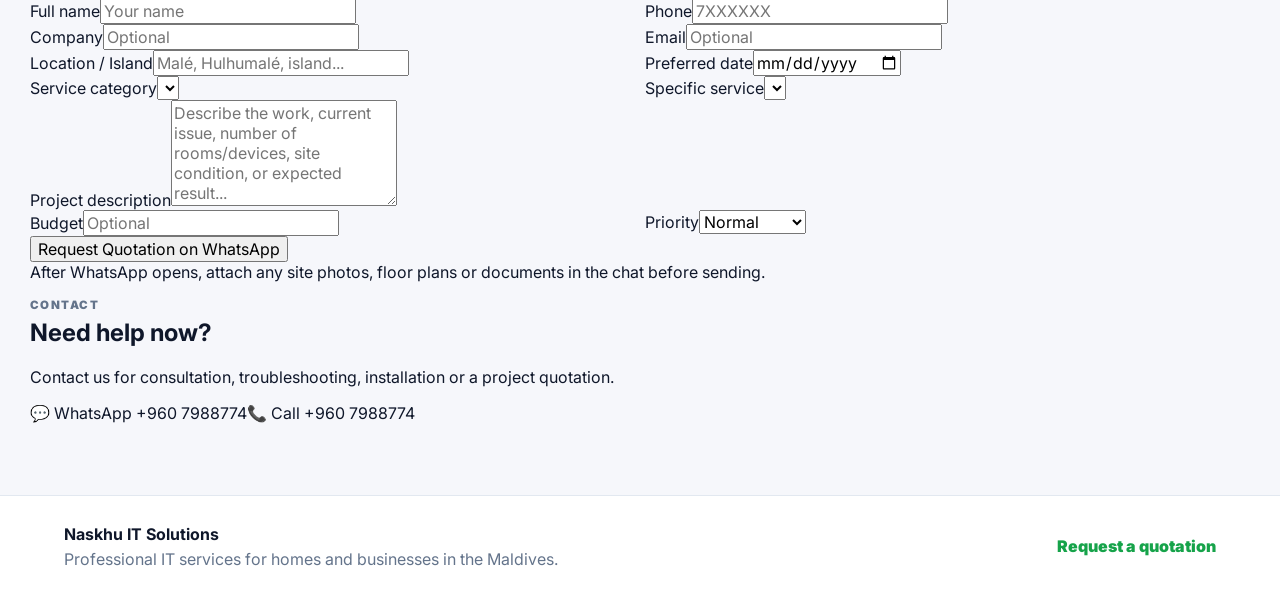
==== commit 8e12636e: "Convert shop into IT services quotation website" ====
--- a/index.html
+++ b/index.html
@@ -4,8 +4,8 @@
   <meta charset="utf-8">
   <meta name="viewport" content="width=device-width, initial-scale=1, viewport-fit=cover">
   <meta name="theme-color" content="#0f172a">
-  <meta name="description" content="Shop electronics, networking, security and accessories through WhatsApp.">
-  <title>Naskhu Store</title>
+  <meta name="description" content="Professional IT services, networking, Wi-Fi, CCTV, smart security, servers and website development in the Maldives.">
+  <title>Naskhu IT Solutions</title>
   <link rel="preconnect" href="https://fonts.googleapis.com">
   <link rel="preconnect" href="https://fonts.gstatic.com" crossorigin>
   <link href="https://fonts.googleapis.com/css2?family=Inter:wght@400;500;600;700;800;900&display=swap" rel="stylesheet">
@@ -13,23 +13,41 @@
 </head>
 <body>
   <header class="site-header">
-    <a class="brand" href="#top" aria-label="Naskhu Store home"><span class="brand-mark">N</span><span><strong>Naskhu Store</strong><small>WhatsApp shopping</small></span></a>
-    <div class="header-actions"><button id="themeButton" class="header-icon" type="button" aria-label="Toggle dark mode">☾</button><button id="wishlistButton" class="header-icon" type="button" aria-label="Show wishlist">♡ <span id="wishlistCount">0</span></button><button id="cartButton" class="cart-button" type="button" aria-label="Open shopping cart">🛒 <span id="cartCount">0</span></button></div>
+    <a class="brand" href="#top"><span class="brand-mark">N</span><span><strong>Naskhu IT Solutions</strong><small>IT services & quotations</small></span></a>
+    <nav class="nav-links"><a href="#services">Services</a><a href="#about">About</a><a href="#quote">Quotation</a><a href="#contact">Contact</a></nav>
+    <div class="header-actions"><button id="themeButton" class="icon-button" type="button" aria-label="Toggle dark mode">☾</button><a class="header-cta" href="#quote">Request Quote</a></div>
   </header>
+
   <main id="top">
-    <section class="hero"><div class="hero-copy"><span class="hero-badge">DELIVERY ACROSS MALDIVES</span><h1>Technology made simple.</h1><p>Browse products, add them to your cart and send your complete order directly through WhatsApp.</p><a class="hero-button" href="#catalogue">Shop products</a></div><div class="hero-art" aria-hidden="true"><span>📱</span><span>🎧</span><span>📷</span><span>📡</span></div></section>
-    <section class="benefits" aria-label="Store benefits"><article><span>🚚</span><div><strong>Local delivery</strong><small>Male’, Hulhumale’ and islands</small></div></article><article><span>💬</span><div><strong>WhatsApp support</strong><small>Easy ordering and confirmation</small></div></article><article><span>💵</span><div><strong>Flexible payment</strong><small>Cash or bank transfer</small></div></article></section>
-    <section class="offer-strip"><div><span>LIMITED OFFERS</span><strong>Sample catalogue is ready to test</strong></div><a href="#catalogue">View offers →</a></section>
-    <section id="catalogue" class="catalogue-section"><div class="section-heading"><div><p class="eyebrow">OUR COLLECTION</p><h2>Shop products</h2></div><p id="productCount"></p></div><div id="categoryChips" class="category-chips"></div><div class="controls"><label class="search-box">🔎<input id="searchInput" type="search" placeholder="Search phones, cameras, Wi-Fi..." aria-label="Search products"></label><select id="sortSelect" aria-label="Sort products"><option value="featured">Featured first</option><option value="price-low">Price: low to high</option><option value="price-high">Price: high to low</option><option value="name">Name: A–Z</option></select></div><div id="productGrid" class="product-grid"></div></section>
+    <section class="hero">
+      <div class="hero-copy"><span class="hero-badge">PROFESSIONAL IT SERVICES IN MALDIVES</span><h1>Reliable technology for homes and businesses.</h1><p>Networking, Wi-Fi, CCTV, smart security, servers, cloud, websites and ongoing IT support—planned, installed and supported professionally.</p><div class="hero-actions"><a class="primary-button" href="#quote">Request Free Quotation</a><a class="secondary-button" href="https://wa.me/9607988774?text=Hello%2C%20I%20need%20IT%20service%20support." target="_blank" rel="noopener">WhatsApp</a><a class="secondary-button" href="tel:+9607988774">Call Now</a></div></div>
+      <div class="hero-panel"><div><span>🌐</span><strong>Networking</strong></div><div><span>📶</span><strong>Wi-Fi</strong></div><div><span>📹</span><strong>CCTV</strong></div><div><span>🖥️</span><strong>Servers</strong></div></div>
+    </section>
+
+    <section class="trust-grid"><article><span>⚡</span><div><strong>Fast response</strong><small>Remote and on-site assistance</small></div></article><article><span>🏠</span><div><strong>Home & business</strong><small>Solutions for every environment</small></div></article><article><span>🏝️</span><div><strong>Island-wide support</strong><small>Malé, Hulhumalé and islands</small></div></article><article><span>🛠️</span><div><strong>End-to-end service</strong><small>Design, installation and support</small></div></article></section>
+
+    <section id="services" class="section-block"><div class="section-heading"><div><p class="eyebrow">OUR SERVICES</p><h2>Complete IT solutions</h2></div><p>Choose a service and request a quotation directly through WhatsApp.</p></div><div id="categoryChips" class="category-chips"></div><label class="search-box">🔎<input id="searchInput" type="search" placeholder="Search services..." aria-label="Search services"></label><div id="serviceGrid" class="service-grid"></div></section>
+
+    <section id="about" class="about-section"><div><p class="eyebrow">WHY CHOOSE US</p><h2>Practical solutions built around your needs</h2><p>We support residential customers, offices, shops and growing businesses with reliable, scalable IT infrastructure and responsive technical support.</p></div><div class="about-points"><article><strong>Professional planning</strong><span>Clear recommendations before installation.</span></article><article><strong>Vendor experience</strong><span>Cisco, Huawei, UniFi, Ruckus, MikroTik, Fortinet, Microsoft and more.</span></article><article><strong>Flexible support</strong><span>One-time projects, troubleshooting and annual maintenance.</span></article><article><strong>Transparent quotations</strong><span>Scope, materials and service requirements clearly defined.</span></article></div></section>
+
+    <section class="brands-section"><p class="eyebrow">TECHNOLOGIES WE SUPPORT</p><div class="brand-list"><span>Cisco</span><span>Huawei</span><span>UniFi</span><span>Ruckus</span><span>MikroTik</span><span>Fortinet</span><span>TP-Link</span><span>Hikvision</span><span>Dahua</span><span>Microsoft</span><span>VMware</span><span>Synology</span></div></section>
+
+    <section id="quote" class="quote-section"><div class="quote-copy"><p class="eyebrow">REQUEST A QUOTATION</p><h2>Tell us what you need</h2><p>Submit your project details and WhatsApp Business will open with a complete quotation request addressed to <strong>+960 7988774</strong>.</p><ul><li>No online payment required</li><li>No product cart or checkout</li><li>Attach site photos directly in WhatsApp</li></ul></div><form id="quoteForm" class="quote-form">
+      <div class="form-row"><label>Full name<input id="customerName" required autocomplete="name" placeholder="Your name"></label><label>Phone<input id="customerPhone" required type="tel" autocomplete="tel" placeholder="7XXXXXX"></label></div>
+      <div class="form-row"><label>Company<input id="company" placeholder="Optional"></label><label>Email<input id="email" type="email" autocomplete="email" placeholder="Optional"></label></div>
+      <div class="form-row"><label>Location / Island<input id="location" required placeholder="Malé, Hulhumalé, island..."></label><label>Preferred date<input id="preferredDate" type="date"></label></div>
+      <div class="form-row"><label>Service category<select id="serviceCategory" required></select></label><label>Specific service<select id="specificService" required></select></label></div>
+      <label>Project description<textarea id="projectDescription" rows="5" required placeholder="Describe the work, current issue, number of rooms/devices, site condition, or expected result..."></textarea></label>
+      <div class="form-row"><label>Budget<input id="budget" placeholder="Optional"></label><label>Priority<select id="priority"><option>Normal</option><option>Urgent</option><option>Emergency</option></select></label></div>
+      <button class="submit-button" type="submit">Request Quotation on WhatsApp</button><p class="form-note">After WhatsApp opens, attach any site photos, floor plans or documents in the chat before sending.</p>
+    </form></section>
+
+    <section id="contact" class="contact-section"><div><p class="eyebrow">CONTACT</p><h2>Need help now?</h2><p>Contact us for consultation, troubleshooting, installation or a project quotation.</p></div><div class="contact-actions"><a href="https://wa.me/9607988774" target="_blank" rel="noopener">💬 WhatsApp +960 7988774</a><a href="tel:+9607988774">📞 Call +960 7988774</a></div></section>
   </main>
-  <footer><div><strong>Naskhu Store</strong><p>Online orders through WhatsApp.</p></div><a href="https://wa.me/9607988774" target="_blank" rel="noopener">Contact +960 7988774</a></footer>
-  <aside id="cartDrawer" class="cart-drawer" aria-hidden="true"><div class="drawer-backdrop" data-close-cart></div><div class="drawer-panel" role="dialog" aria-modal="true" aria-labelledby="cartTitle"><div class="drawer-header"><div><p class="eyebrow">YOUR ORDER</p><h2 id="cartTitle">Shopping cart</h2></div><button class="icon-button" data-close-cart type="button" aria-label="Close cart">×</button></div><div id="cartItems" class="cart-items"></div><div class="order-form">
-    <div class="form-row"><label>Full name<input id="customerName" type="text" autocomplete="name" placeholder="Your name"></label><label>Phone<input id="customerPhone" type="tel" autocomplete="tel" placeholder="7XXXXXX"></label></div>
-    <label>Delivery area<select id="deliveryArea"><option value="Pickup" data-fee="0">Store pickup — Free</option><option value="Male'" data-fee="30">Male’ — MVR 30</option><option value="Hulhumale'" data-fee="50">Hulhumale’ — MVR 50</option><option value="Villimale'" data-fee="60">Villimale’ — MVR 60</option><option value="Other island" data-fee="0">Other island — Confirm fee</option></select></label>
-    <label>Delivery address<textarea id="customerAddress" rows="3" placeholder="Street, house, apartment or island details"></textarea></label>
-    <label>Payment method<select id="paymentMethod"><option value="Cash on delivery">Cash on delivery</option><option value="Bank transfer">Bank transfer</option></select></label>
-    <label>Order note<textarea id="orderNote" rows="2" placeholder="Colour, size or other instructions"></textarea></label>
-  </div><div class="cart-summary"><div><span>Subtotal</span><strong id="subtotal">MVR 0</strong></div><div><span>Delivery</span><strong id="deliveryTotal">MVR 0</strong></div><div class="total-row"><span>Total</span><strong id="total">MVR 0</strong></div></div><button id="checkoutButton" class="checkout-button" type="button">Send order on WhatsApp</button><p id="checkoutNote" class="checkout-note">Your order is confirmed only after the store replies.</p></div></aside>
-  <a class="floating-whatsapp" href="https://wa.me/9607988774?text=Hello%2C%20I%20need%20help%20with%20a%20product." target="_blank" rel="noopener" aria-label="Chat on WhatsApp">💬</a><div id="toast" class="toast" role="status" aria-live="polite"></div><script src="app.js"></script>
+
+  <footer><div><strong>Naskhu IT Solutions</strong><p>Professional IT services for homes and businesses in the Maldives.</p></div><a href="#quote">Request a quotation</a></footer>
+  <a class="floating-whatsapp" href="https://wa.me/9607988774?text=Hello%2C%20I%20would%20like%20an%20IT%20service%20quotation." target="_blank" rel="noopener" aria-label="Chat on WhatsApp">💬</a>
+  <div id="toast" class="toast" role="status" aria-live="polite"></div>
+  <script src="app.js"></script>
 </body>
 </html>
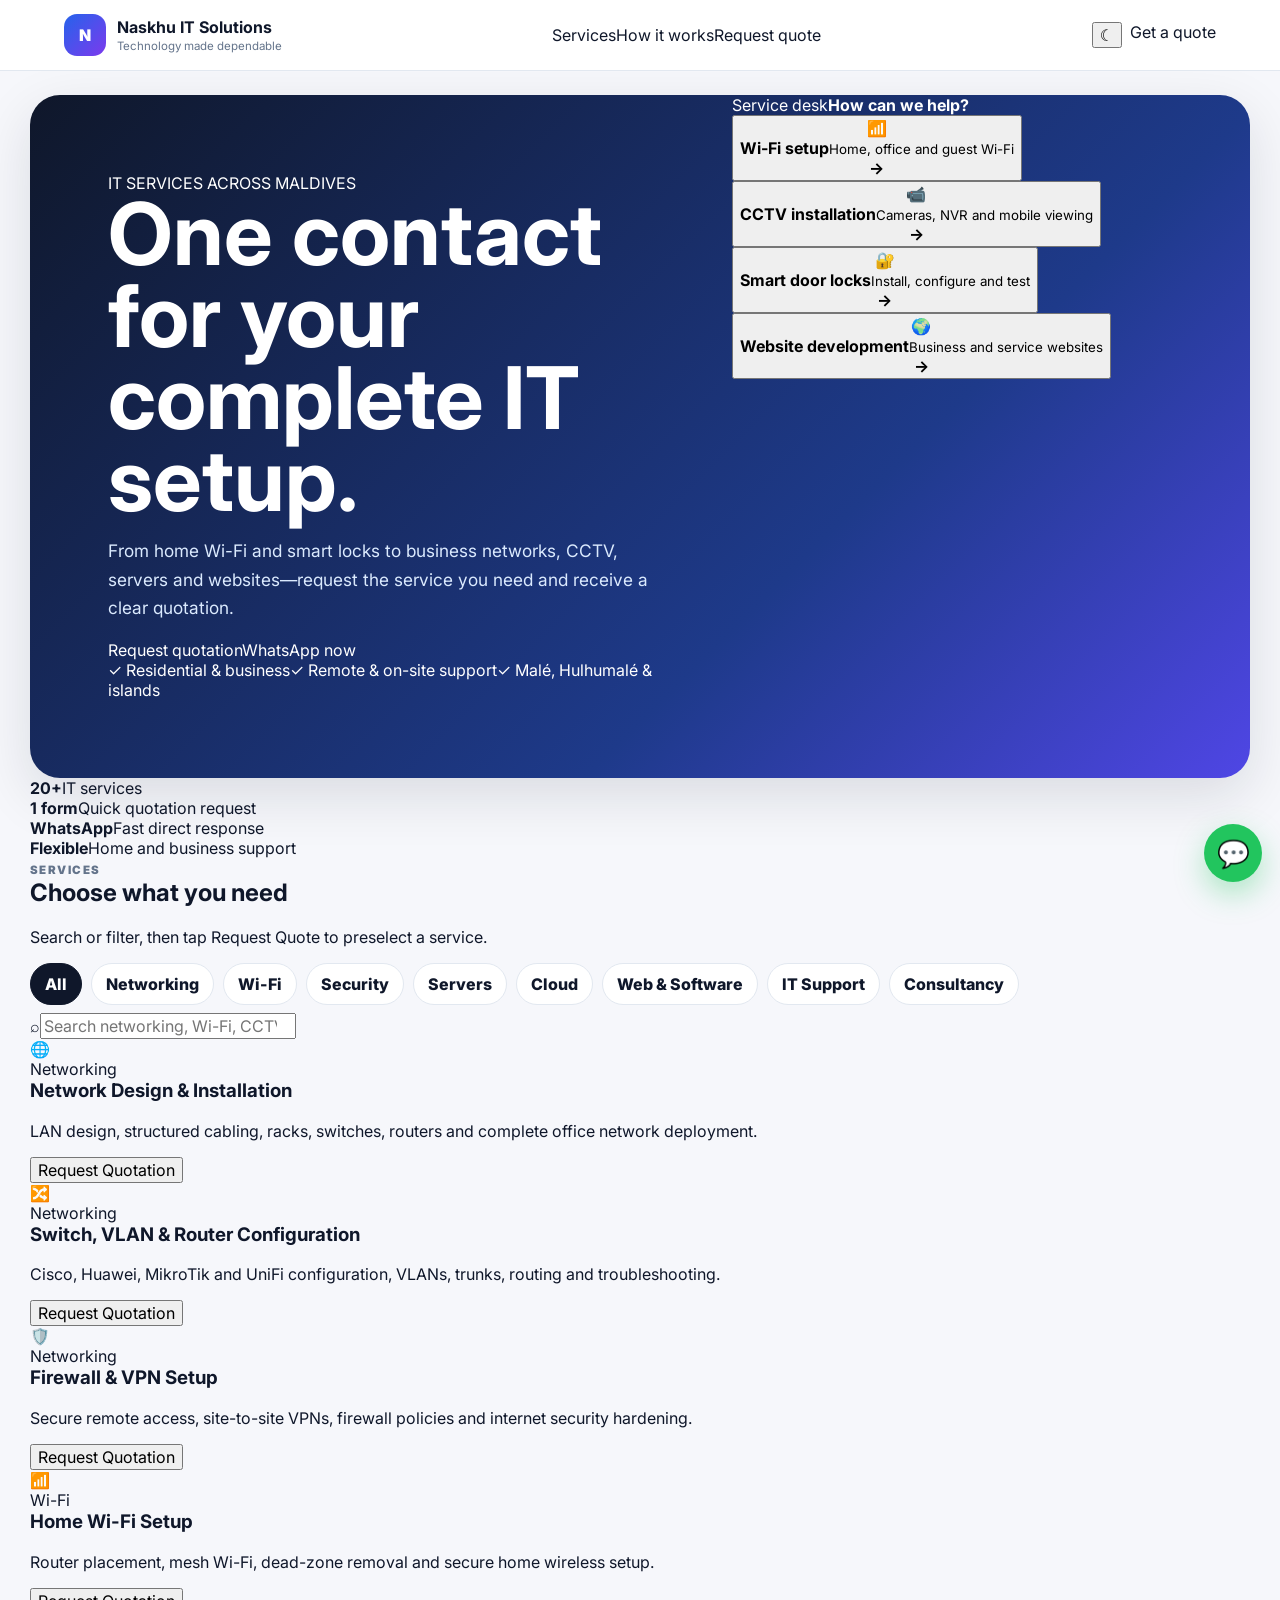
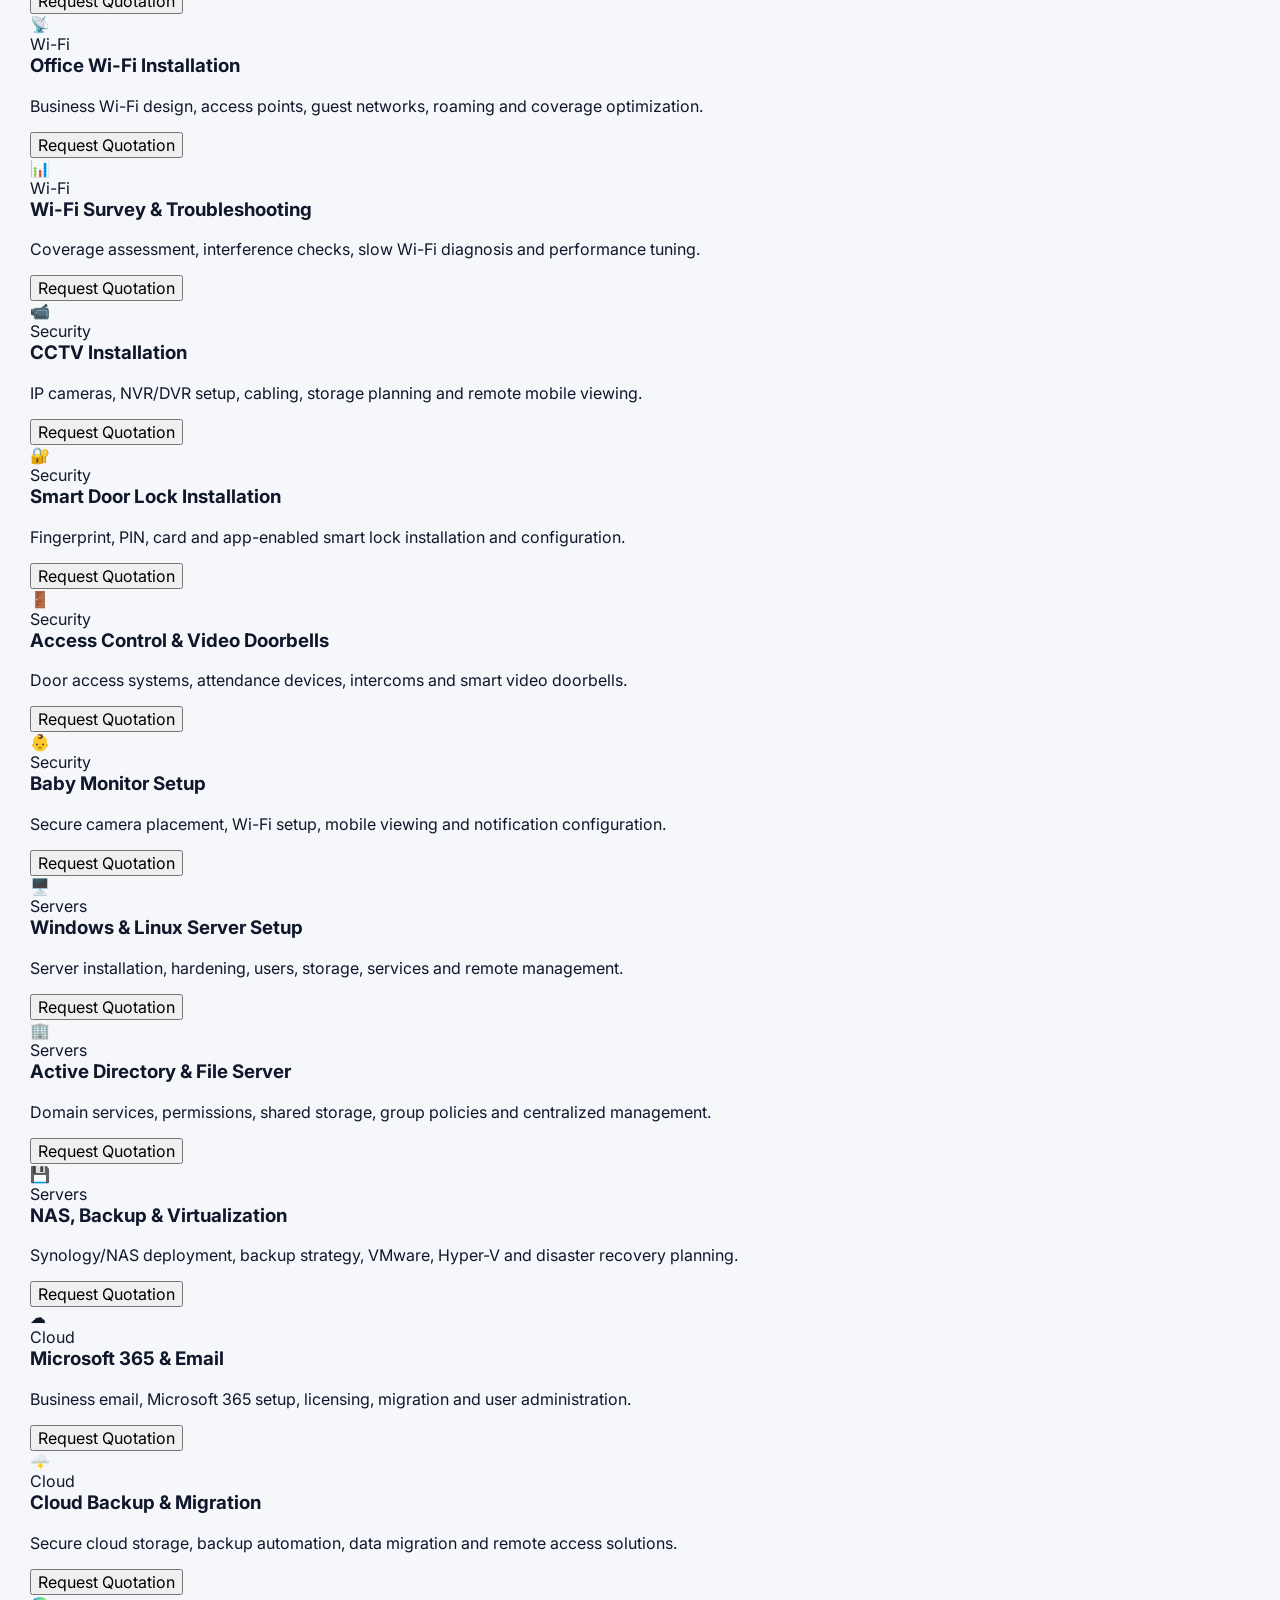
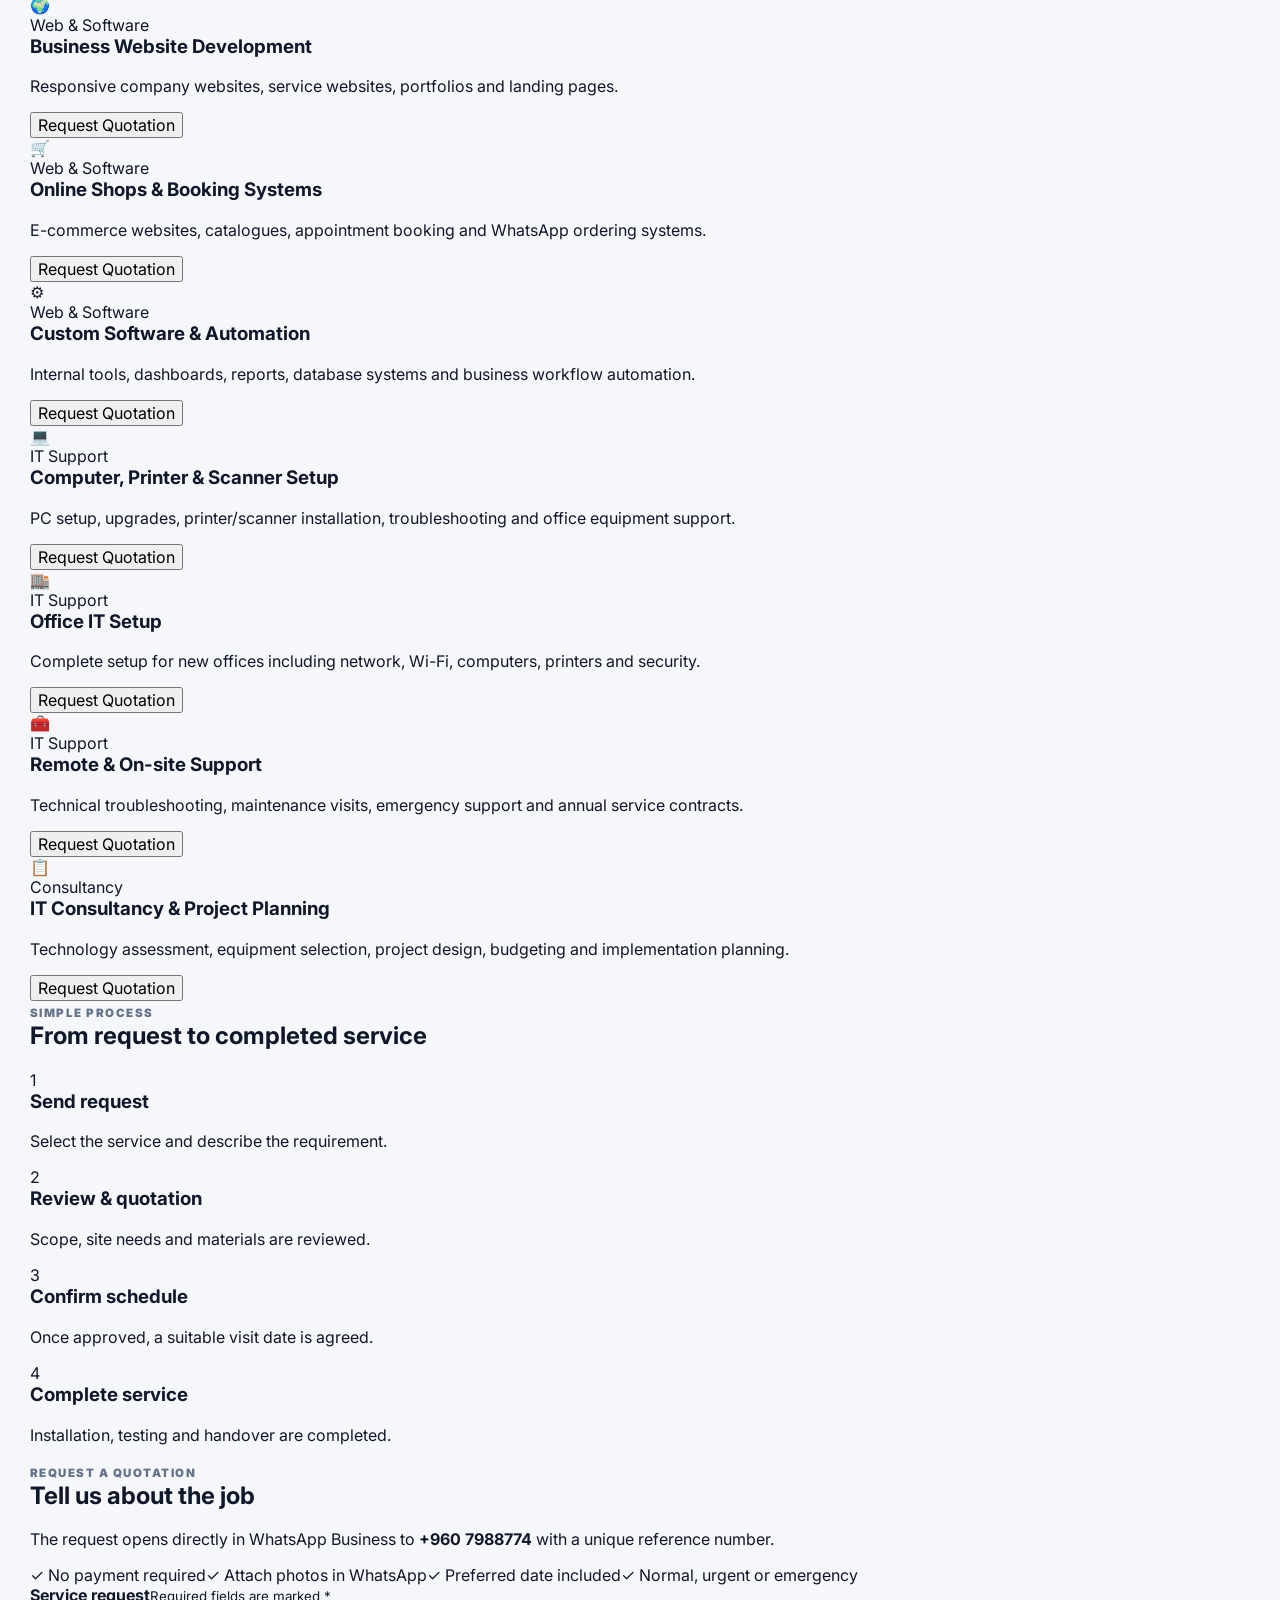
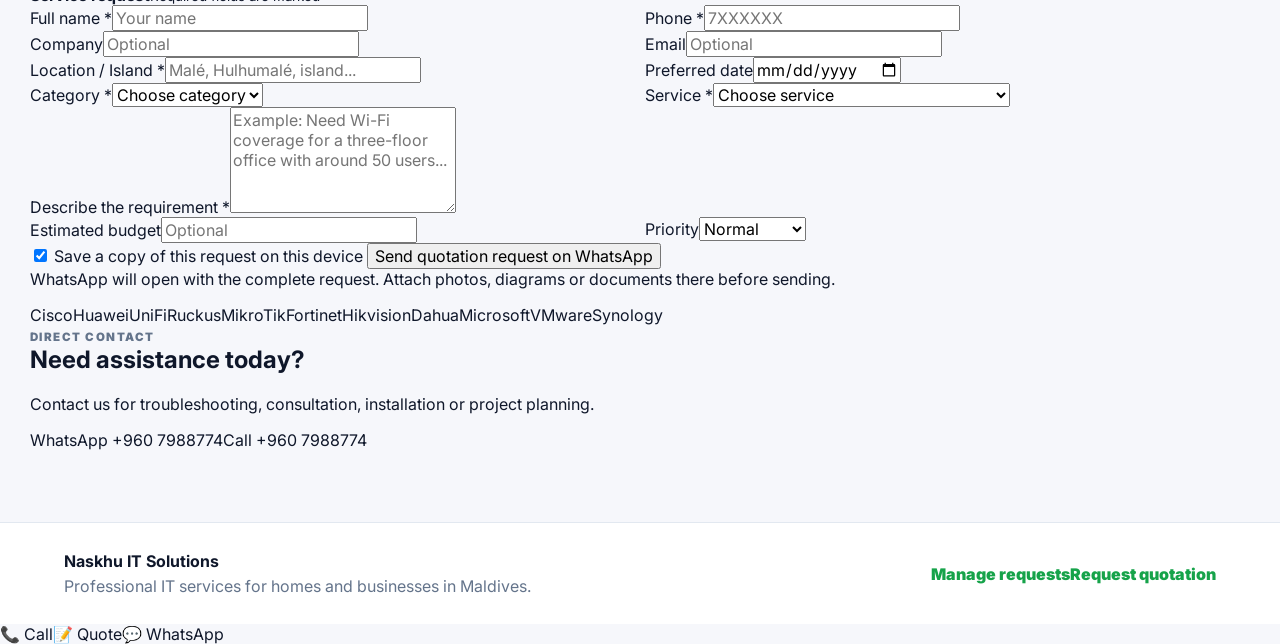
==== commit 8104289b: "Improve IT services quotation interface" ====
--- a/index.html
+++ b/index.html
@@ -2,9 +2,9 @@
 <html lang="en">
 <head>
   <meta charset="utf-8">
-  <meta name="viewport" content="width=device-width, initial-scale=1, viewport-fit=cover">
-  <meta name="theme-color" content="#0f172a">
-  <meta name="description" content="Professional IT services, networking, Wi-Fi, CCTV, smart security, servers and website development in the Maldives.">
+  <meta name="viewport" content="width=device-width,initial-scale=1,viewport-fit=cover">
+  <meta name="theme-color" content="#07162f">
+  <meta name="description" content="Professional IT services, networking, Wi-Fi, CCTV, smart security, servers and websites in Maldives.">
   <title>Naskhu IT Solutions</title>
   <link rel="preconnect" href="https://fonts.googleapis.com">
   <link rel="preconnect" href="https://fonts.gstatic.com" crossorigin>
@@ -12,42 +12,69 @@
   <link rel="stylesheet" href="styles.css">
 </head>
 <body>
-  <header class="site-header">
-    <a class="brand" href="#top"><span class="brand-mark">N</span><span><strong>Naskhu IT Solutions</strong><small>IT services & quotations</small></span></a>
-    <nav class="nav-links"><a href="#services">Services</a><a href="#about">About</a><a href="#quote">Quotation</a><a href="#contact">Contact</a></nav>
-    <div class="header-actions"><button id="themeButton" class="icon-button" type="button" aria-label="Toggle dark mode">☾</button><a class="header-cta" href="#quote">Request Quote</a></div>
-  </header>
+<header class="site-header">
+  <a class="brand" href="#top"><span class="brand-mark">N</span><span><strong>Naskhu IT Solutions</strong><small>Technology made dependable</small></span></a>
+  <nav><a href="#services">Services</a><a href="#process">How it works</a><a href="#quote">Request quote</a></nav>
+  <div class="header-actions"><button id="themeButton" class="icon-btn" type="button" aria-label="Toggle theme">☾</button><a class="header-quote" href="#quote">Get a quote</a></div>
+</header>
 
-  <main id="top">
-    <section class="hero">
-      <div class="hero-copy"><span class="hero-badge">PROFESSIONAL IT SERVICES IN MALDIVES</span><h1>Reliable technology for homes and businesses.</h1><p>Networking, Wi-Fi, CCTV, smart security, servers, cloud, websites and ongoing IT support—planned, installed and supported professionally.</p><div class="hero-actions"><a class="primary-button" href="#quote">Request Free Quotation</a><a class="secondary-button" href="https://wa.me/9607988774?text=Hello%2C%20I%20need%20IT%20service%20support." target="_blank" rel="noopener">WhatsApp</a><a class="secondary-button" href="tel:+9607988774">Call Now</a></div></div>
-      <div class="hero-panel"><div><span>🌐</span><strong>Networking</strong></div><div><span>📶</span><strong>Wi-Fi</strong></div><div><span>📹</span><strong>CCTV</strong></div><div><span>🖥️</span><strong>Servers</strong></div></div>
-    </section>
+<main id="top">
+  <section class="hero">
+    <div class="hero-copy">
+      <span class="kicker">IT SERVICES ACROSS MALDIVES</span>
+      <h1>One contact for your complete IT setup.</h1>
+      <p>From home Wi-Fi and smart locks to business networks, CCTV, servers and websites—request the service you need and receive a clear quotation.</p>
+      <div class="hero-actions"><a class="btn primary" href="#quote">Request quotation</a><a class="btn ghost" href="https://wa.me/9607988774?text=Hello%2C%20I%20need%20IT%20service%20support." target="_blank" rel="noopener">WhatsApp now</a></div>
+      <div class="hero-proof"><span>✓ Residential & business</span><span>✓ Remote & on-site support</span><span>✓ Malé, Hulhumalé & islands</span></div>
+    </div>
+    <div class="hero-dashboard">
+      <div class="dashboard-title"><span>Service desk</span><strong>How can we help?</strong></div>
+      <button class="quick-service" data-service="Office Wi-Fi Installation" data-category="Wi-Fi"><span>📶</span><div><strong>Wi-Fi setup</strong><small>Home, office and guest Wi-Fi</small></div><b>→</b></button>
+      <button class="quick-service" data-service="CCTV Installation" data-category="Security"><span>📹</span><div><strong>CCTV installation</strong><small>Cameras, NVR and mobile viewing</small></div><b>→</b></button>
+      <button class="quick-service" data-service="Smart Door Lock Installation" data-category="Security"><span>🔐</span><div><strong>Smart door locks</strong><small>Install, configure and test</small></div><b>→</b></button>
+      <button class="quick-service" data-service="Business Website Development" data-category="Web & Software"><span>🌍</span><div><strong>Website development</strong><small>Business and service websites</small></div><b>→</b></button>
+    </div>
+  </section>
 
-    <section class="trust-grid"><article><span>⚡</span><div><strong>Fast response</strong><small>Remote and on-site assistance</small></div></article><article><span>🏠</span><div><strong>Home & business</strong><small>Solutions for every environment</small></div></article><article><span>🏝️</span><div><strong>Island-wide support</strong><small>Malé, Hulhumalé and islands</small></div></article><article><span>🛠️</span><div><strong>End-to-end service</strong><small>Design, installation and support</small></div></article></section>
+  <section class="stats"><article><strong>20+</strong><span>IT services</span></article><article><strong>1 form</strong><span>Quick quotation request</span></article><article><strong>WhatsApp</strong><span>Fast direct response</span></article><article><strong>Flexible</strong><span>Home and business support</span></article></section>
 
-    <section id="services" class="section-block"><div class="section-heading"><div><p class="eyebrow">OUR SERVICES</p><h2>Complete IT solutions</h2></div><p>Choose a service and request a quotation directly through WhatsApp.</p></div><div id="categoryChips" class="category-chips"></div><label class="search-box">🔎<input id="searchInput" type="search" placeholder="Search services..." aria-label="Search services"></label><div id="serviceGrid" class="service-grid"></div></section>
+  <section id="services" class="section">
+    <div class="section-head"><div><span class="eyebrow">SERVICES</span><h2>Choose what you need</h2></div><p>Search or filter, then tap Request Quote to preselect a service.</p></div>
+    <div id="categoryChips" class="category-chips"></div>
+    <label class="service-search">⌕<input id="searchInput" type="search" placeholder="Search networking, Wi-Fi, CCTV, server..." aria-label="Search services"></label>
+    <div id="serviceGrid" class="service-grid"></div>
+  </section>
 
-    <section id="about" class="about-section"><div><p class="eyebrow">WHY CHOOSE US</p><h2>Practical solutions built around your needs</h2><p>We support residential customers, offices, shops and growing businesses with reliable, scalable IT infrastructure and responsive technical support.</p></div><div class="about-points"><article><strong>Professional planning</strong><span>Clear recommendations before installation.</span></article><article><strong>Vendor experience</strong><span>Cisco, Huawei, UniFi, Ruckus, MikroTik, Fortinet, Microsoft and more.</span></article><article><strong>Flexible support</strong><span>One-time projects, troubleshooting and annual maintenance.</span></article><article><strong>Transparent quotations</strong><span>Scope, materials and service requirements clearly defined.</span></article></div></section>
+  <section id="process" class="process-section">
+    <div class="section-head"><div><span class="eyebrow">SIMPLE PROCESS</span><h2>From request to completed service</h2></div></div>
+    <div class="process-grid"><article><span>1</span><h3>Send request</h3><p>Select the service and describe the requirement.</p></article><article><span>2</span><h3>Review & quotation</h3><p>Scope, site needs and materials are reviewed.</p></article><article><span>3</span><h3>Confirm schedule</h3><p>Once approved, a suitable visit date is agreed.</p></article><article><span>4</span><h3>Complete service</h3><p>Installation, testing and handover are completed.</p></article></div>
+  </section>
 
-    <section class="brands-section"><p class="eyebrow">TECHNOLOGIES WE SUPPORT</p><div class="brand-list"><span>Cisco</span><span>Huawei</span><span>UniFi</span><span>Ruckus</span><span>MikroTik</span><span>Fortinet</span><span>TP-Link</span><span>Hikvision</span><span>Dahua</span><span>Microsoft</span><span>VMware</span><span>Synology</span></div></section>
+  <section id="quote" class="quote-section">
+    <div class="quote-intro"><span class="eyebrow">REQUEST A QUOTATION</span><h2>Tell us about the job</h2><p>The request opens directly in WhatsApp Business to <strong>+960 7988774</strong> with a unique reference number.</p><div class="quote-benefits"><span>✓ No payment required</span><span>✓ Attach photos in WhatsApp</span><span>✓ Preferred date included</span><span>✓ Normal, urgent or emergency</span></div></div>
+    <form id="quoteForm" class="quote-form">
+      <div class="form-title"><strong>Service request</strong><small>Required fields are marked *</small></div>
+      <div class="form-row"><label>Full name *<input id="customerName" required autocomplete="name" placeholder="Your name"></label><label>Phone *<input id="customerPhone" required type="tel" autocomplete="tel" placeholder="7XXXXXX"></label></div>
+      <div class="form-row"><label>Company<input id="company" placeholder="Optional"></label><label>Email<input id="email" type="email" autocomplete="email" placeholder="Optional"></label></div>
+      <div class="form-row"><label>Location / Island *<input id="location" required placeholder="Malé, Hulhumalé, island..."></label><label>Preferred date<input id="preferredDate" type="date"></label></div>
+      <div class="form-row"><label>Category *<select id="serviceCategory" required></select></label><label>Service *<select id="specificService" required></select></label></div>
+      <label>Describe the requirement *<textarea id="projectDescription" rows="5" required placeholder="Example: Need Wi-Fi coverage for a three-floor office with around 50 users..."></textarea></label>
+      <div class="form-row"><label>Estimated budget<input id="budget" placeholder="Optional"></label><label>Priority<select id="priority"><option>Normal</option><option>Urgent</option><option>Emergency</option></select></label></div>
+      <label class="save-copy"><input id="saveCopy" type="checkbox" checked> Save a copy of this request on this device</label>
+      <button class="submit-button" type="submit">Send quotation request on WhatsApp</button>
+      <p class="form-note">WhatsApp will open with the complete request. Attach photos, diagrams or documents there before sending.</p>
+    </form>
+  </section>
 
-    <section id="quote" class="quote-section"><div class="quote-copy"><p class="eyebrow">REQUEST A QUOTATION</p><h2>Tell us what you need</h2><p>Submit your project details and WhatsApp Business will open with a complete quotation request addressed to <strong>+960 7988774</strong>.</p><ul><li>No online payment required</li><li>No product cart or checkout</li><li>Attach site photos directly in WhatsApp</li></ul></div><form id="quoteForm" class="quote-form">
-      <div class="form-row"><label>Full name<input id="customerName" required autocomplete="name" placeholder="Your name"></label><label>Phone<input id="customerPhone" required type="tel" autocomplete="tel" placeholder="7XXXXXX"></label></div>
-      <div class="form-row"><label>Company<input id="company" placeholder="Optional"></label><label>Email<input id="email" type="email" autocomplete="email" placeholder="Optional"></label></div>
-      <div class="form-row"><label>Location / Island<input id="location" required placeholder="Malé, Hulhumalé, island..."></label><label>Preferred date<input id="preferredDate" type="date"></label></div>
-      <div class="form-row"><label>Service category<select id="serviceCategory" required></select></label><label>Specific service<select id="specificService" required></select></label></div>
-      <label>Project description<textarea id="projectDescription" rows="5" required placeholder="Describe the work, current issue, number of rooms/devices, site condition, or expected result..."></textarea></label>
-      <div class="form-row"><label>Budget<input id="budget" placeholder="Optional"></label><label>Priority<select id="priority"><option>Normal</option><option>Urgent</option><option>Emergency</option></select></label></div>
-      <button class="submit-button" type="submit">Request Quotation on WhatsApp</button><p class="form-note">After WhatsApp opens, attach any site photos, floor plans or documents in the chat before sending.</p>
-    </form></section>
+  <section class="brands"><span>Cisco</span><span>Huawei</span><span>UniFi</span><span>Ruckus</span><span>MikroTik</span><span>Fortinet</span><span>Hikvision</span><span>Dahua</span><span>Microsoft</span><span>VMware</span><span>Synology</span></section>
 
-    <section id="contact" class="contact-section"><div><p class="eyebrow">CONTACT</p><h2>Need help now?</h2><p>Contact us for consultation, troubleshooting, installation or a project quotation.</p></div><div class="contact-actions"><a href="https://wa.me/9607988774" target="_blank" rel="noopener">💬 WhatsApp +960 7988774</a><a href="tel:+9607988774">📞 Call +960 7988774</a></div></section>
-  </main>
+  <section class="contact"><div><span class="eyebrow">DIRECT CONTACT</span><h2>Need assistance today?</h2><p>Contact us for troubleshooting, consultation, installation or project planning.</p></div><div><a class="btn primary" href="https://wa.me/9607988774" target="_blank" rel="noopener">WhatsApp +960 7988774</a><a class="btn outline" href="tel:+9607988774">Call +960 7988774</a></div></section>
+</main>
 
-  <footer><div><strong>Naskhu IT Solutions</strong><p>Professional IT services for homes and businesses in the Maldives.</p></div><a href="#quote">Request a quotation</a></footer>
-  <a class="floating-whatsapp" href="https://wa.me/9607988774?text=Hello%2C%20I%20would%20like%20an%20IT%20service%20quotation." target="_blank" rel="noopener" aria-label="Chat on WhatsApp">💬</a>
-  <div id="toast" class="toast" role="status" aria-live="polite"></div>
-  <script src="app.js"></script>
+<footer><div><strong>Naskhu IT Solutions</strong><p>Professional IT services for homes and businesses in Maldives.</p></div><div><a href="admin.html">Manage requests</a><a href="#quote">Request quotation</a></div></footer>
+<div class="mobile-actions"><a href="tel:+9607988774">📞 Call</a><a href="#quote">📝 Quote</a><a href="https://wa.me/9607988774" target="_blank" rel="noopener">💬 WhatsApp</a></div>
+<a class="floating-whatsapp" href="https://wa.me/9607988774?text=Hello%2C%20I%20need%20an%20IT%20service%20quotation." target="_blank" rel="noopener" aria-label="Chat on WhatsApp">💬</a>
+<div id="toast" class="toast" role="status" aria-live="polite"></div>
+<script src="app.js"></script>
 </body>
 </html>
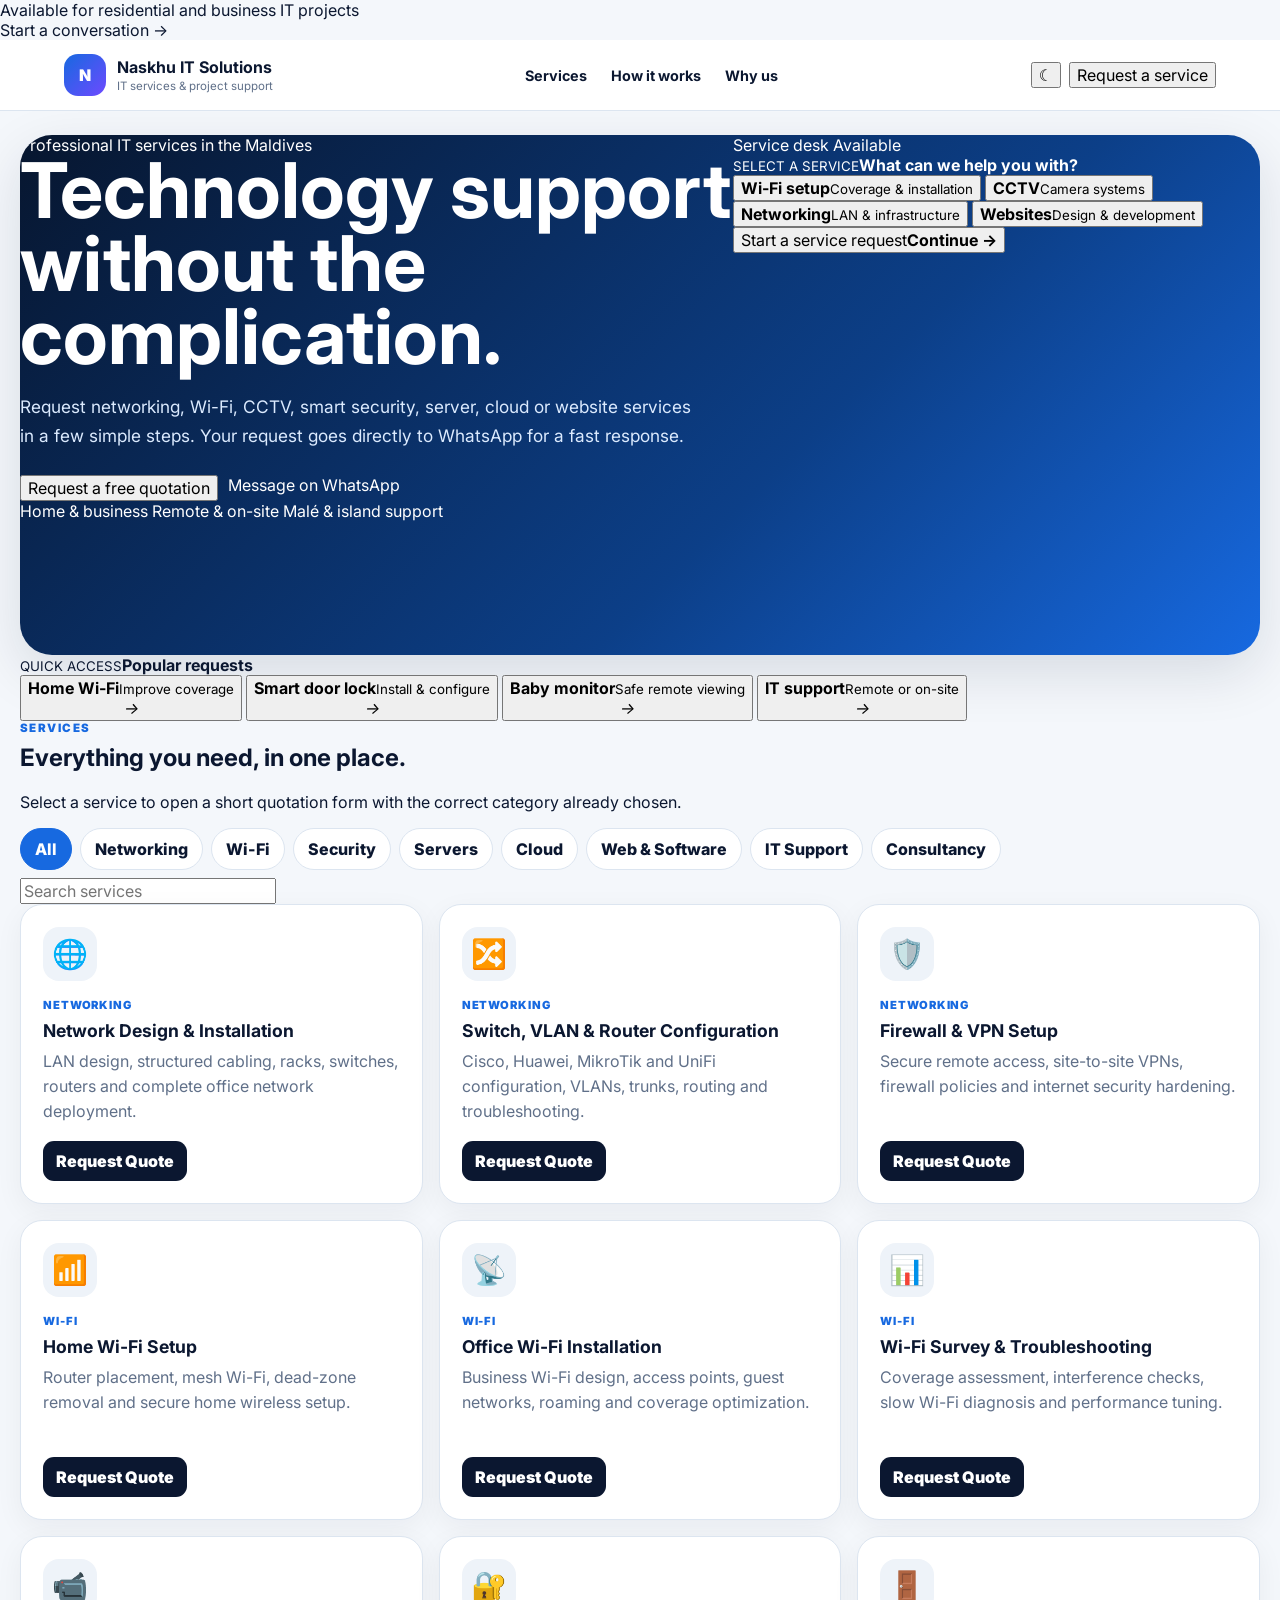
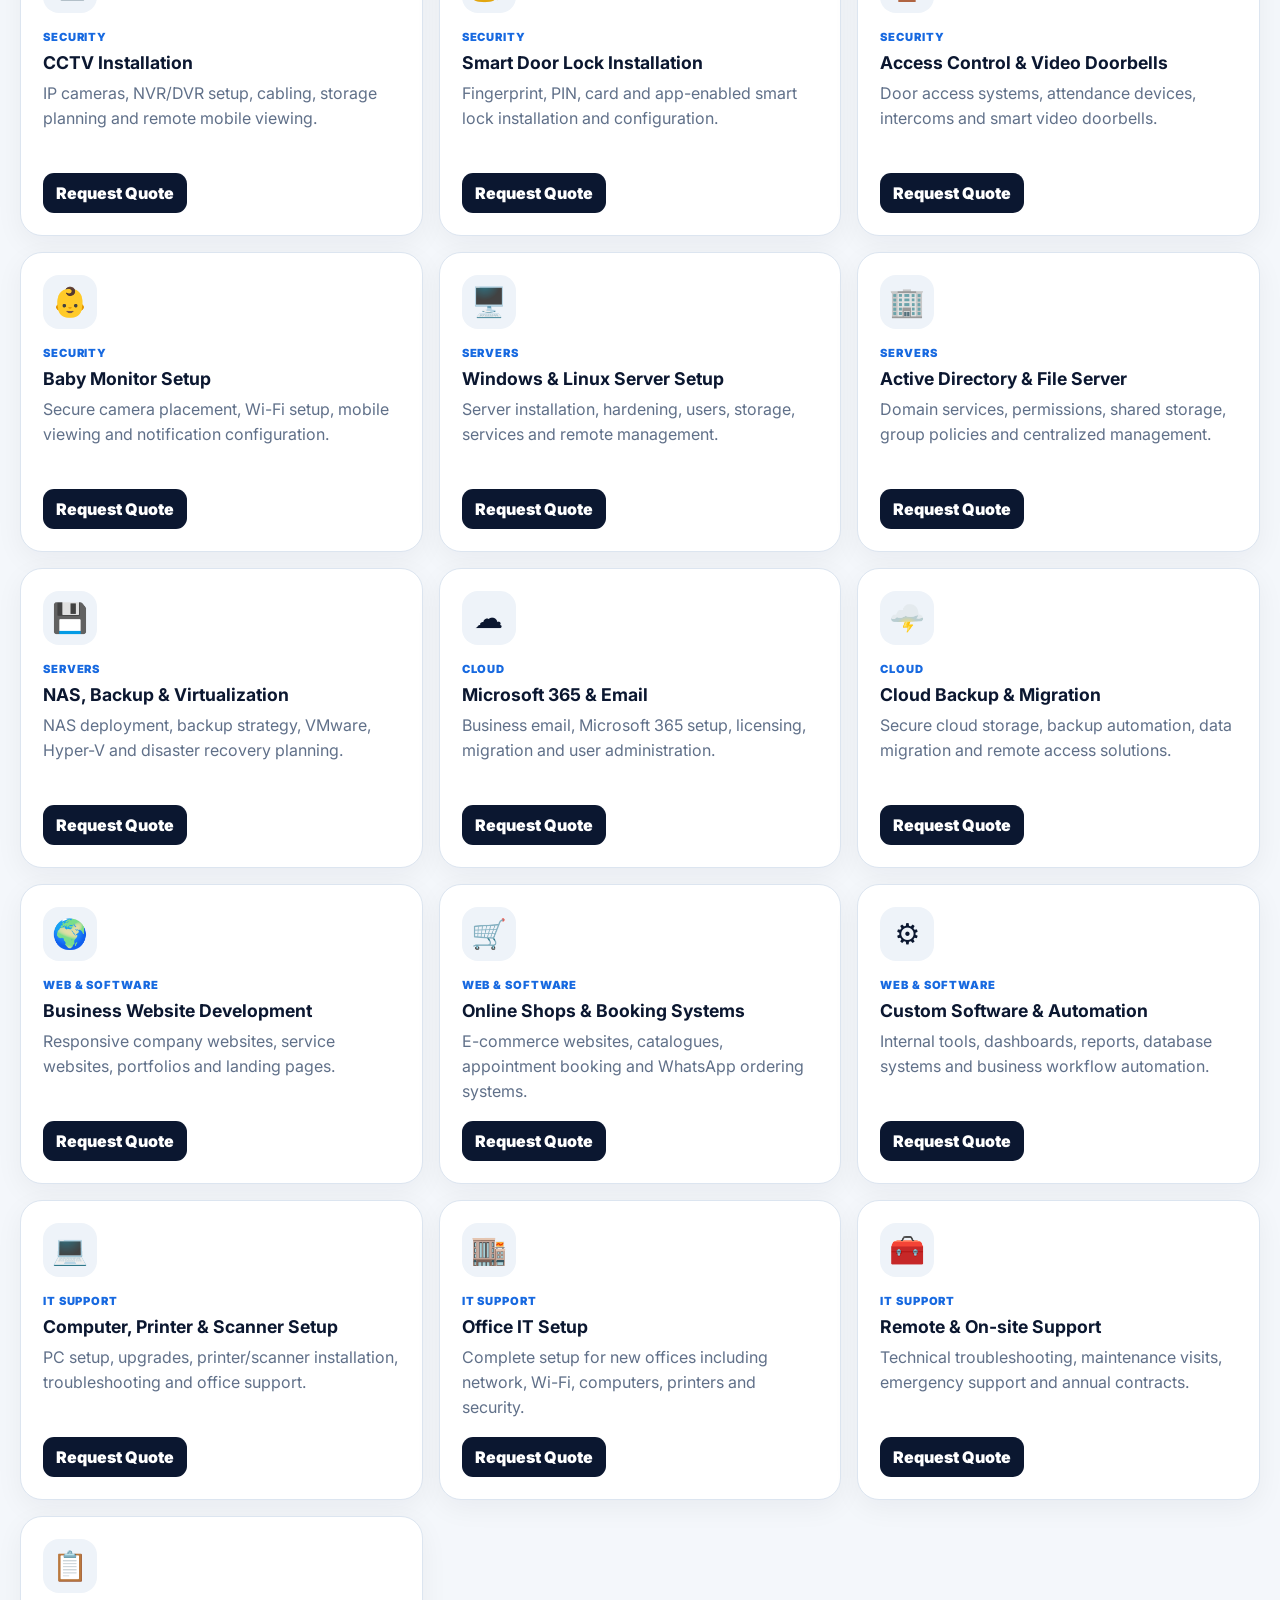
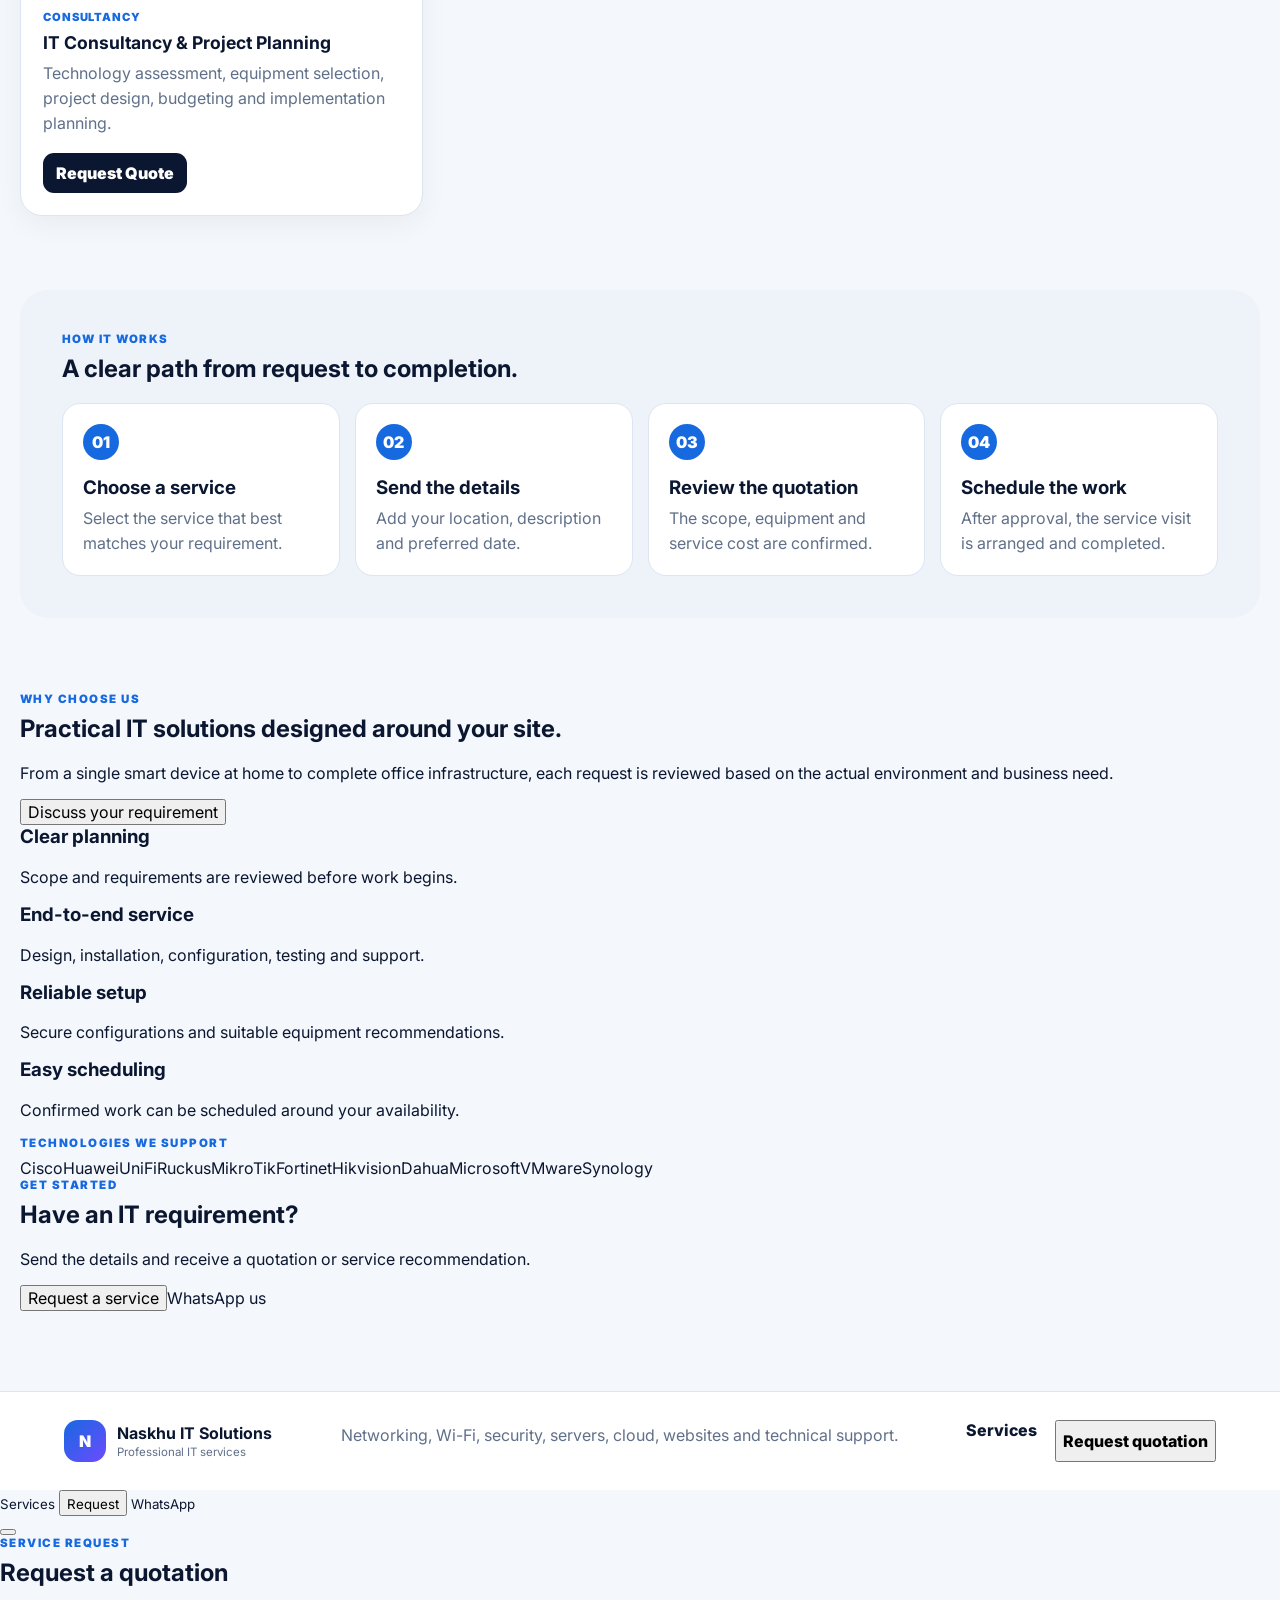
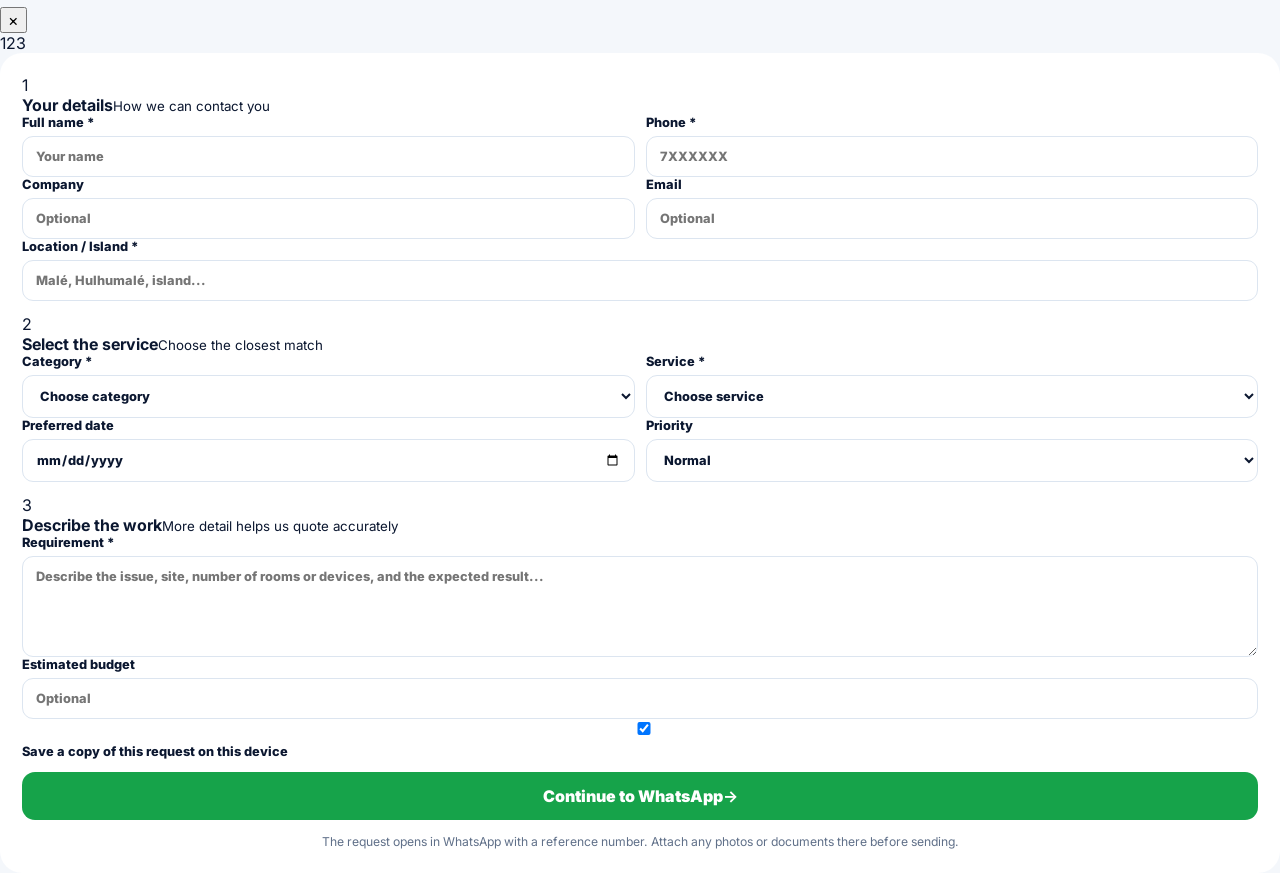
==== commit 4d5f363e: "Redesign public IT services quotation experience" ====
--- a/index.html
+++ b/index.html
@@ -3,78 +3,167 @@
 <head>
   <meta charset="utf-8">
   <meta name="viewport" content="width=device-width,initial-scale=1,viewport-fit=cover">
-  <meta name="theme-color" content="#07162f">
-  <meta name="description" content="Professional IT services, networking, Wi-Fi, CCTV, smart security, servers and websites in Maldives.">
-  <title>Naskhu IT Solutions</title>
+  <meta name="theme-color" content="#071426">
+  <meta name="description" content="Professional networking, Wi-Fi, CCTV, smart security, server, cloud and website services in the Maldives.">
+  <title>Naskhu IT Solutions — Request IT Services</title>
   <link rel="preconnect" href="https://fonts.googleapis.com">
   <link rel="preconnect" href="https://fonts.gstatic.com" crossorigin>
-  <link href="https://fonts.googleapis.com/css2?family=Inter:wght@400;500;600;700;800;900&display=swap" rel="stylesheet">
+  <link href="https://fonts.googleapis.com/css2?family=Inter:wght@400;500;600;700;800&display=swap" rel="stylesheet">
   <link rel="stylesheet" href="styles.css">
 </head>
 <body>
-<header class="site-header">
-  <a class="brand" href="#top"><span class="brand-mark">N</span><span><strong>Naskhu IT Solutions</strong><small>Technology made dependable</small></span></a>
-  <nav><a href="#services">Services</a><a href="#process">How it works</a><a href="#quote">Request quote</a></nav>
-  <div class="header-actions"><button id="themeButton" class="icon-btn" type="button" aria-label="Toggle theme">☾</button><a class="header-quote" href="#quote">Get a quote</a></div>
-</header>
+  <div class="announcement">
+    <div><span class="status-dot" aria-hidden="true"></span><span>Available for residential and business IT projects</span></div>
+    <a data-contact="whatsapp" target="_blank" rel="noopener">Start a conversation <span aria-hidden="true">→</span></a>
+  </div>
 
-<main id="top">
-  <section class="hero">
-    <div class="hero-copy">
-      <span class="kicker">IT SERVICES ACROSS MALDIVES</span>
-      <h1>One contact for your complete IT setup.</h1>
-      <p>From home Wi-Fi and smart locks to business networks, CCTV, servers and websites—request the service you need and receive a clear quotation.</p>
-      <div class="hero-actions"><a class="btn primary" href="#quote">Request quotation</a><a class="btn ghost" href="https://wa.me/9607988774?text=Hello%2C%20I%20need%20IT%20service%20support." target="_blank" rel="noopener">WhatsApp now</a></div>
-      <div class="hero-proof"><span>✓ Residential & business</span><span>✓ Remote & on-site support</span><span>✓ Malé, Hulhumalé & islands</span></div>
+  <header class="site-header">
+    <a class="brand" href="#top" aria-label="Naskhu IT Solutions home">
+      <span class="brand-mark">N</span>
+      <span><strong>Naskhu IT Solutions</strong><small>IT services &amp; project support</small></span>
+    </a>
+    <nav aria-label="Main navigation">
+      <a href="#services">Services</a>
+      <a href="#process">How it works</a>
+      <a href="#why-us">Why us</a>
+    </nav>
+    <div class="header-actions">
+      <button id="themeButton" class="icon-button" type="button" aria-label="Toggle dark mode">☾</button>
+      <button class="button button-small button-dark" type="button" data-open-quote>Request a service</button>
     </div>
-    <div class="hero-dashboard">
-      <div class="dashboard-title"><span>Service desk</span><strong>How can we help?</strong></div>
-      <button class="quick-service" data-service="Office Wi-Fi Installation" data-category="Wi-Fi"><span>📶</span><div><strong>Wi-Fi setup</strong><small>Home, office and guest Wi-Fi</small></div><b>→</b></button>
-      <button class="quick-service" data-service="CCTV Installation" data-category="Security"><span>📹</span><div><strong>CCTV installation</strong><small>Cameras, NVR and mobile viewing</small></div><b>→</b></button>
-      <button class="quick-service" data-service="Smart Door Lock Installation" data-category="Security"><span>🔐</span><div><strong>Smart door locks</strong><small>Install, configure and test</small></div><b>→</b></button>
-      <button class="quick-service" data-service="Business Website Development" data-category="Web & Software"><span>🌍</span><div><strong>Website development</strong><small>Business and service websites</small></div><b>→</b></button>
+  </header>
+
+  <main id="top">
+    <section class="hero">
+      <div class="hero-content">
+        <span class="hero-label"><span></span> Professional IT services in the Maldives</span>
+        <h1>Technology support without the complication.</h1>
+        <p>Request networking, Wi-Fi, CCTV, smart security, server, cloud or website services in a few simple steps. Your request goes directly to WhatsApp for a fast response.</p>
+        <div class="hero-actions">
+          <button class="button button-primary" type="button" data-open-quote>Request a free quotation</button>
+          <a class="button button-glass" data-contact="whatsapp" target="_blank" rel="noopener">Message on WhatsApp</a>
+        </div>
+        <div class="hero-trust">
+          <span>Home &amp; business</span>
+          <span>Remote &amp; on-site</span>
+          <span>Malé &amp; island support</span>
+        </div>
+      </div>
+
+      <div class="hero-visual" aria-label="Service request preview">
+        <div class="visual-toolbar"><span>Service desk</span><span class="live-pill"><i></i> Available</span></div>
+        <div class="visual-heading"><small>SELECT A SERVICE</small><strong>What can we help you with?</strong></div>
+        <div class="visual-service-grid">
+          <button type="button" data-quick-service data-category="Wi-Fi" data-service="Office Wi-Fi Installation"><span data-icon="wifi"></span><b>Wi-Fi setup</b><small>Coverage &amp; installation</small></button>
+          <button type="button" data-quick-service data-category="Security" data-service="CCTV Installation"><span data-icon="camera"></span><b>CCTV</b><small>Camera systems</small></button>
+          <button type="button" data-quick-service data-category="Networking" data-service="Network Design & Installation"><span data-icon="network"></span><b>Networking</b><small>LAN &amp; infrastructure</small></button>
+          <button type="button" data-quick-service data-category="Web & Software" data-service="Business Website Development"><span data-icon="globe"></span><b>Websites</b><small>Design &amp; development</small></button>
+        </div>
+        <button class="visual-request" type="button" data-open-quote><span>Start a service request</span><b>Continue →</b></button>
+      </div>
+    </section>
+
+    <section class="quick-access" aria-label="Popular services">
+      <div class="quick-title"><small>QUICK ACCESS</small><strong>Popular requests</strong></div>
+      <button type="button" data-quick-service data-category="Wi-Fi" data-service="Home Wi-Fi Setup"><span data-icon="wifi"></span><div><b>Home Wi-Fi</b><small>Improve coverage</small></div><i>→</i></button>
+      <button type="button" data-quick-service data-category="Security" data-service="Smart Door Lock Installation"><span data-icon="lock"></span><div><b>Smart door lock</b><small>Install &amp; configure</small></div><i>→</i></button>
+      <button type="button" data-quick-service data-category="Security" data-service="Baby Monitor Setup"><span data-icon="baby"></span><div><b>Baby monitor</b><small>Safe remote viewing</small></div><i>→</i></button>
+      <button type="button" data-quick-service data-category="IT Support" data-service="Remote & On-site Support"><span data-icon="support"></span><div><b>IT support</b><small>Remote or on-site</small></div><i>→</i></button>
+    </section>
+
+    <section id="services" class="section services-section">
+      <div class="section-heading">
+        <div><span class="eyebrow">SERVICES</span><h2>Everything you need, in one place.</h2></div>
+        <p>Select a service to open a short quotation form with the correct category already chosen.</p>
+      </div>
+      <div class="service-tools">
+        <div id="categoryChips" class="category-chips" aria-label="Service categories"></div>
+        <label class="search-field"><span data-icon="search"></span><input id="searchInput" type="search" placeholder="Search services" aria-label="Search services"></label>
+      </div>
+      <div id="serviceGrid" class="service-grid"></div>
+    </section>
+
+    <section id="process" class="process-section">
+      <div class="section-heading centered"><div><span class="eyebrow">HOW IT WORKS</span><h2>A clear path from request to completion.</h2></div></div>
+      <div class="process-grid">
+        <article><span>01</span><div><h3>Choose a service</h3><p>Select the service that best matches your requirement.</p></div></article>
+        <article><span>02</span><div><h3>Send the details</h3><p>Add your location, description and preferred date.</p></div></article>
+        <article><span>03</span><div><h3>Review the quotation</h3><p>The scope, equipment and service cost are confirmed.</p></div></article>
+        <article><span>04</span><div><h3>Schedule the work</h3><p>After approval, the service visit is arranged and completed.</p></div></article>
+      </div>
+    </section>
+
+    <section id="why-us" class="why-section">
+      <div class="why-copy">
+        <span class="eyebrow">WHY CHOOSE US</span>
+        <h2>Practical IT solutions designed around your site.</h2>
+        <p>From a single smart device at home to complete office infrastructure, each request is reviewed based on the actual environment and business need.</p>
+        <button class="button button-primary" type="button" data-open-quote>Discuss your requirement</button>
+      </div>
+      <div class="why-grid">
+        <article><span data-icon="plan"></span><h3>Clear planning</h3><p>Scope and requirements are reviewed before work begins.</p></article>
+        <article><span data-icon="tools"></span><h3>End-to-end service</h3><p>Design, installation, configuration, testing and support.</p></article>
+        <article><span data-icon="shield"></span><h3>Reliable setup</h3><p>Secure configurations and suitable equipment recommendations.</p></article>
+        <article><span data-icon="calendar"></span><h3>Easy scheduling</h3><p>Confirmed work can be scheduled around your availability.</p></article>
+      </div>
+    </section>
+
+    <section class="brands-section">
+      <span class="eyebrow">TECHNOLOGIES WE SUPPORT</span>
+      <div><span>Cisco</span><span>Huawei</span><span>UniFi</span><span>Ruckus</span><span>MikroTik</span><span>Fortinet</span><span>Hikvision</span><span>Dahua</span><span>Microsoft</span><span>VMware</span><span>Synology</span></div>
+    </section>
+
+    <section class="final-cta">
+      <div><span class="eyebrow">GET STARTED</span><h2>Have an IT requirement?</h2><p>Send the details and receive a quotation or service recommendation.</p></div>
+      <div><button class="button button-light" type="button" data-open-quote>Request a service</button><a class="button button-outline-light" data-contact="whatsapp" target="_blank" rel="noopener">WhatsApp us</a></div>
+    </section>
+  </main>
+
+  <footer>
+    <a class="brand" href="#top"><span class="brand-mark">N</span><span><strong>Naskhu IT Solutions</strong><small>Professional IT services</small></span></a>
+    <p>Networking, Wi-Fi, security, servers, cloud, websites and technical support.</p>
+    <div><a href="#services">Services</a><button type="button" data-open-quote>Request quotation</button></div>
+  </footer>
+
+  <div class="mobile-dock" aria-label="Quick actions">
+    <a href="#services"><span data-icon="grid"></span><small>Services</small></a>
+    <button type="button" data-open-quote><span data-icon="file"></span><small>Request</small></button>
+    <a data-contact="whatsapp" target="_blank" rel="noopener"><span data-icon="message"></span><small>WhatsApp</small></a>
+  </div>
+
+  <aside id="quoteDrawer" class="quote-drawer" aria-hidden="true">
+    <button class="drawer-backdrop" type="button" data-close-quote aria-label="Close quotation form"></button>
+    <div class="drawer-panel" role="dialog" aria-modal="true" aria-labelledby="quoteTitle">
+      <div class="drawer-header">
+        <div><span class="eyebrow">SERVICE REQUEST</span><h2 id="quoteTitle">Request a quotation</h2></div>
+        <button class="drawer-close" type="button" data-close-quote aria-label="Close">×</button>
+      </div>
+      <div class="form-steps" aria-hidden="true"><span class="active">1</span><i></i><span>2</span><i></i><span>3</span></div>
+      <form id="quoteForm" class="quote-form">
+        <section>
+          <div class="form-section-title"><span>1</span><div><strong>Your details</strong><small>How we can contact you</small></div></div>
+          <div class="form-row"><label>Full name *<input id="customerName" required autocomplete="name" placeholder="Your name"></label><label>Phone *<input id="customerPhone" required type="tel" inputmode="tel" autocomplete="tel" placeholder="7XXXXXX"></label></div>
+          <div class="form-row"><label>Company<input id="company" placeholder="Optional"></label><label>Email<input id="email" type="email" autocomplete="email" placeholder="Optional"></label></div>
+          <label>Location / Island *<input id="location" required placeholder="Malé, Hulhumalé, island..."></label>
+        </section>
+        <section>
+          <div class="form-section-title"><span>2</span><div><strong>Select the service</strong><small>Choose the closest match</small></div></div>
+          <div class="form-row"><label>Category *<select id="serviceCategory" required></select></label><label>Service *<select id="specificService" required></select></label></div>
+          <div class="form-row"><label>Preferred date<input id="preferredDate" type="date"></label><label>Priority<select id="priority"><option>Normal</option><option>Urgent</option><option>Emergency</option></select></label></div>
+        </section>
+        <section>
+          <div class="form-section-title"><span>3</span><div><strong>Describe the work</strong><small>More detail helps us quote accurately</small></div></div>
+          <label>Requirement *<textarea id="projectDescription" rows="5" required placeholder="Describe the issue, site, number of rooms or devices, and the expected result..."></textarea></label>
+          <label>Estimated budget<input id="budget" placeholder="Optional"></label>
+          <label class="check-field"><input id="saveCopy" type="checkbox" checked><span>Save a copy of this request on this device</span></label>
+        </section>
+        <button class="submit-button" type="submit"><span>Continue to WhatsApp</span><b>→</b></button>
+        <p class="form-note">The request opens in WhatsApp with a reference number. Attach any photos or documents there before sending.</p>
+      </form>
     </div>
-  </section>
+  </aside>
 
-  <section class="stats"><article><strong>20+</strong><span>IT services</span></article><article><strong>1 form</strong><span>Quick quotation request</span></article><article><strong>WhatsApp</strong><span>Fast direct response</span></article><article><strong>Flexible</strong><span>Home and business support</span></article></section>
-
-  <section id="services" class="section">
-    <div class="section-head"><div><span class="eyebrow">SERVICES</span><h2>Choose what you need</h2></div><p>Search or filter, then tap Request Quote to preselect a service.</p></div>
-    <div id="categoryChips" class="category-chips"></div>
-    <label class="service-search">⌕<input id="searchInput" type="search" placeholder="Search networking, Wi-Fi, CCTV, server..." aria-label="Search services"></label>
-    <div id="serviceGrid" class="service-grid"></div>
-  </section>
-
-  <section id="process" class="process-section">
-    <div class="section-head"><div><span class="eyebrow">SIMPLE PROCESS</span><h2>From request to completed service</h2></div></div>
-    <div class="process-grid"><article><span>1</span><h3>Send request</h3><p>Select the service and describe the requirement.</p></article><article><span>2</span><h3>Review & quotation</h3><p>Scope, site needs and materials are reviewed.</p></article><article><span>3</span><h3>Confirm schedule</h3><p>Once approved, a suitable visit date is agreed.</p></article><article><span>4</span><h3>Complete service</h3><p>Installation, testing and handover are completed.</p></article></div>
-  </section>
-
-  <section id="quote" class="quote-section">
-    <div class="quote-intro"><span class="eyebrow">REQUEST A QUOTATION</span><h2>Tell us about the job</h2><p>The request opens directly in WhatsApp Business to <strong>+960 7988774</strong> with a unique reference number.</p><div class="quote-benefits"><span>✓ No payment required</span><span>✓ Attach photos in WhatsApp</span><span>✓ Preferred date included</span><span>✓ Normal, urgent or emergency</span></div></div>
-    <form id="quoteForm" class="quote-form">
-      <div class="form-title"><strong>Service request</strong><small>Required fields are marked *</small></div>
-      <div class="form-row"><label>Full name *<input id="customerName" required autocomplete="name" placeholder="Your name"></label><label>Phone *<input id="customerPhone" required type="tel" autocomplete="tel" placeholder="7XXXXXX"></label></div>
-      <div class="form-row"><label>Company<input id="company" placeholder="Optional"></label><label>Email<input id="email" type="email" autocomplete="email" placeholder="Optional"></label></div>
-      <div class="form-row"><label>Location / Island *<input id="location" required placeholder="Malé, Hulhumalé, island..."></label><label>Preferred date<input id="preferredDate" type="date"></label></div>
-      <div class="form-row"><label>Category *<select id="serviceCategory" required></select></label><label>Service *<select id="specificService" required></select></label></div>
-      <label>Describe the requirement *<textarea id="projectDescription" rows="5" required placeholder="Example: Need Wi-Fi coverage for a three-floor office with around 50 users..."></textarea></label>
-      <div class="form-row"><label>Estimated budget<input id="budget" placeholder="Optional"></label><label>Priority<select id="priority"><option>Normal</option><option>Urgent</option><option>Emergency</option></select></label></div>
-      <label class="save-copy"><input id="saveCopy" type="checkbox" checked> Save a copy of this request on this device</label>
-      <button class="submit-button" type="submit">Send quotation request on WhatsApp</button>
-      <p class="form-note">WhatsApp will open with the complete request. Attach photos, diagrams or documents there before sending.</p>
-    </form>
-  </section>
-
-  <section class="brands"><span>Cisco</span><span>Huawei</span><span>UniFi</span><span>Ruckus</span><span>MikroTik</span><span>Fortinet</span><span>Hikvision</span><span>Dahua</span><span>Microsoft</span><span>VMware</span><span>Synology</span></section>
-
-  <section class="contact"><div><span class="eyebrow">DIRECT CONTACT</span><h2>Need assistance today?</h2><p>Contact us for troubleshooting, consultation, installation or project planning.</p></div><div><a class="btn primary" href="https://wa.me/9607988774" target="_blank" rel="noopener">WhatsApp +960 7988774</a><a class="btn outline" href="tel:+9607988774">Call +960 7988774</a></div></section>
-</main>
-
-<footer><div><strong>Naskhu IT Solutions</strong><p>Professional IT services for homes and businesses in Maldives.</p></div><div><a href="admin.html">Manage requests</a><a href="#quote">Request quotation</a></div></footer>
-<div class="mobile-actions"><a href="tel:+9607988774">📞 Call</a><a href="#quote">📝 Quote</a><a href="https://wa.me/9607988774" target="_blank" rel="noopener">💬 WhatsApp</a></div>
-<a class="floating-whatsapp" href="https://wa.me/9607988774?text=Hello%2C%20I%20need%20an%20IT%20service%20quotation." target="_blank" rel="noopener" aria-label="Chat on WhatsApp">💬</a>
-<div id="toast" class="toast" role="status" aria-live="polite"></div>
-<script src="app.js"></script>
+  <div id="toast" class="toast" role="status" aria-live="polite"></div>
+  <script src="app.js"></script>
 </body>
 </html>
--- a/styles.css
+++ b/styles.css
@@ -1 +1 @@
-:root{--bg:#f6f7fb;--surface:#fff;--surface-2:#eef2f7;--text:#0f172a;--muted:#64748b;--line:#e2e8f0;--accent:#16a34a;--accent-dark:#15803d;--brand:#2563eb;--danger:#dc2626;--shadow:0 18px 55px rgba(15,23,42,.12)}*{box-sizing:border-box}html{scroll-behavior:smooth}body{margin:0;font-family:Inter,system-ui,-apple-system,BlinkMacSystemFont,"Segoe UI",sans-serif;background:var(--bg);color:var(--text);transition:.2s}body.dark{--bg:#090f1d;--surface:#111827;--surface-2:#172033;--text:#f8fafc;--muted:#94a3b8;--line:#273449;--shadow:0 18px 55px rgba(0,0,0,.35)}button,input,select,textarea{font:inherit}button{cursor:pointer}a{color:inherit;text-decoration:none}h1,h2,h3,p{margin-top:0}.site-header{position:sticky;top:0;z-index:30;display:flex;align-items:center;justify-content:space-between;padding:14px clamp(16px,5vw,70px);background:color-mix(in srgb,var(--surface) 92%,transparent);backdrop-filter:blur(16px);border-bottom:1px solid var(--line)}.brand{display:flex;align-items:center;gap:11px}.brand-mark{display:grid;place-items:center;width:42px;height:42px;border-radius:13px;background:linear-gradient(135deg,#2563eb,#7c3aed);color:#fff;font-weight:900}.brand strong,.brand small{display:block}.brand small{margin-top:2px;color:var(--muted);font-size:.72rem}.header-actions{display:flex;gap:8px}.header-icon,.cart-button{border:1px solid var(--line);background:var(--surface);color:var(--text);border-radius:13px;font-weight:800}.header-icon{min-width:44px;height:44px;padding:0 12px}.header-icon span,.cart-button span{display:inline-grid;place-items:center;min-width:22px;height:22px;border-radius:999px;background:var(--surface-2);font-size:.75rem}.cart-button{height:44px;padding:0 14px;background:var(--text);color:var(--surface)}main{width:min(1220px,calc(100% - 30px));margin:24px auto 72px}.hero{display:grid;grid-template-columns:1.15fr .85fr;min-height:420px;overflow:hidden;border-radius:30px;background:linear-gradient(135deg,#0f172a,#1e3a8a 65%,#4f46e5);color:#fff;box-shadow:var(--shadow)}.hero-copy{padding:clamp(34px,7vw,78px);align-self:center}.hero-badge{display:inline-block;margin-bottom:18px;padding:8px 11px;border:1px solid rgba(255,255,255,.2);border-radius:999px;background:rgba(255,255,255,.1);font-size:.72rem;font-weight:900;letter-spacing:.09em}.hero h1{max-width:650px;margin-bottom:16px;font-size:clamp(2.6rem,7vw,5.4rem);line-height:.95}.hero p{max-width:600px;color:#dbeafe;font-size:1.08rem;line-height:1.65}.hero-button{display:inline-block;margin-top:16px;padding:13px 18px;border-radius:13px;background:#fff;color:#0f172a;font-weight:900}.hero-art{display:grid;grid-template-columns:repeat(2,130px);align-content:center;justify-content:center;gap:18px;background:radial-gradient(circle,rgba(255,255,255,.2),transparent 68%)}.hero-art span{display:grid;place-items:center;aspect-ratio:1;border:1px solid rgba(255,255,255,.18);border-radius:30px;background:rgba(255,255,255,.12);font-size:4.2rem}.benefits{display:grid;grid-template-columns:repeat(3,1fr);gap:14px;margin:20px 0}.benefits article{display:flex;align-items:center;gap:13px;padding:18px;border:1px solid var(--line);border-radius:18px;background:var(--surface)}.benefits article>span{font-size:1.65rem}.benefits strong,.benefits small{display:block}.benefits small{margin-top:3px;color:var(--muted)}.offer-strip{display:flex;align-items:center;justify-content:space-between;gap:20px;margin:28px 0;padding:20px 24px;border-radius:20px;background:linear-gradient(90deg,#f59e0b,#fb7185);color:#fff}.offer-strip span,.offer-strip strong{display:block}.offer-strip span{font-size:.7rem;font-weight:900;letter-spacing:.12em}.offer-strip strong{margin-top:4px;font-size:1.15rem}.offer-strip a{font-weight:900}.section-heading{display:flex;align-items:end;justify-content:space-between;margin:36px 0 18px}.eyebrow{margin-bottom:6px;color:var(--muted);font-size:.72rem;font-weight:900;letter-spacing:.13em}.section-heading h2{margin-bottom:0;font-size:clamp(1.8rem,4vw,2.7rem)}#productCount{color:var(--muted)}.category-chips{display:flex;gap:9px;overflow-x:auto;padding-bottom:8px}.category-chip{flex:0 0 auto;border:1px solid var(--line);border-radius:999px;padding:10px 14px;background:var(--surface);color:var(--text);font-weight:800}.category-chip.active{border-color:var(--text);background:var(--text);color:var(--surface)}.controls{display:grid;grid-template-columns:1fr 230px;gap:12px;margin:16px 0 22px}.search-box{display:flex;align-items:center;gap:10px;border:1px solid var(--line);border-radius:15px;padding:0 14px;background:var(--surface)}.search-box input,.controls select,.order-form input,.order-form select,.order-form textarea{width:100%;border:1px solid var(--line);border-radius:13px;padding:13px 14px;background:var(--surface);color:var(--text);outline:none}.search-box input{border:0;padding-left:0}.product-grid{display:grid;grid-template-columns:repeat(4,minmax(0,1fr));gap:18px}.product-card{overflow:hidden;border:1px solid var(--line);border-radius:22px;background:var(--surface);box-shadow:0 8px 26px rgba(15,23,42,.06)}.product-image{position:relative;aspect-ratio:4/3;overflow:hidden;background:var(--surface-2)}.product-image img{width:100%;height:100%;object-fit:cover}.badge-row{position:absolute;top:12px;left:12px;display:flex;gap:6px}.product-badge,.discount-badge{padding:6px 9px;border-radius:999px;color:#fff;font-size:.69rem;font-weight:900}.product-badge{background:#0f172a}.discount-badge{background:#dc2626}.wish-button{position:absolute;top:10px;right:10px;width:38px;height:38px;border:0;border-radius:50%;background:rgba(255,255,255,.9);color:#0f172a;font-size:1.35rem}.wish-button.active{color:#e11d48}.product-content{padding:17px}.category-label{display:block;margin-bottom:7px;color:var(--brand);font-size:.72rem;font-weight:900;text-transform:uppercase}.product-card h3{margin-bottom:8px;font-size:1.05rem}.product-content>p{min-height:58px;margin-bottom:10px;color:var(--muted);font-size:.88rem;line-height:1.5}.stock{margin-bottom:14px;color:var(--accent);font-size:.76rem;font-weight:800}.stock.low{color:#ea580c}.product-footer{display:flex;align-items:end;justify-content:space-between;gap:10px}.product-footer strong,.product-footer del{display:block}.product-footer del{margin-top:3px;color:var(--muted);font-size:.78rem}.add-button{border:0;border-radius:12px;padding:11px 15px;background:var(--text);color:var(--surface);font-weight:900}.empty-state{grid-column:1/-1;padding:60px 20px;text-align:center;border:1px dashed var(--line);border-radius:22px;background:var(--surface);color:var(--muted)}footer{display:flex;align-items:center;justify-content:space-between;padding:28px clamp(18px,5vw,70px);border-top:1px solid var(--line);background:var(--surface)}footer p{margin:5px 0 0;color:var(--muted)}footer a{font-weight:900;color:var(--accent)}.cart-drawer{position:fixed;inset:0;z-index:60;pointer-events:none;visibility:hidden}.cart-drawer.open{pointer-events:auto;visibility:visible}.drawer-backdrop{position:absolute;inset:0;background:rgba(2,6,23,.58)}.drawer-panel{position:absolute;right:0;top:0;width:min(520px,100%);height:100%;overflow-y:auto;padding:22px;background:var(--surface);transform:translateX(100%);transition:.26s;box-shadow:-20px 0 60px rgba(0,0,0,.25)}.cart-drawer.open .drawer-panel{transform:translateX(0)}.drawer-header{display:flex;align-items:center;justify-content:space-between;padding-bottom:17px;border-bottom:1px solid var(--line)}.icon-button{width:42px;height:42px;border:1px solid var(--line);border-radius:50%;background:var(--surface);color:var(--text);font-size:1.7rem}.cart-items{padding:8px 0 14px}.cart-item{display:grid;grid-template-columns:64px 1fr auto;gap:12px;align-items:center;padding:13px 0;border-bottom:1px solid var(--line)}.cart-item img{width:64px;height:64px;border-radius:12px;object-fit:cover}.cart-item h3{margin-bottom:4px;font-size:.9rem}.cart-item p{margin-bottom:7px;color:var(--muted);font-size:.78rem}.quantity-row{display:flex;align-items:center;gap:8px}.quantity-row button{width:29px;height:29px;border:1px solid var(--line);border-radius:8px;background:var(--surface);color:var(--text)}.quantity-row .remove-button{width:auto;border:0;color:var(--danger);font-size:.75rem}.cart-empty{text-align:center;padding:34px 8px;color:var(--muted)}.order-form{display:grid;gap:12px;padding:18px 0;border-top:1px solid var(--line)}.form-row{display:grid;grid-template-columns:1fr 1fr;gap:10px}.order-form label{display:grid;gap:6px;font-size:.82rem;font-weight:800}.cart-summary{display:grid;gap:9px;padding:16px 0;border-top:1px solid var(--line)}.cart-summary>div{display:flex;justify-content:space-between}.total-row{padding-top:10px;border-top:1px solid var(--line);font-size:1.13rem}.checkout-button{width:100%;border:0;border-radius:14px;padding:15px;background:var(--accent);color:#fff;font-weight:900}.checkout-note{text-align:center;margin:10px 0 0;color:var(--muted);font-size:.76rem}.floating-whatsapp{position:fixed;right:18px;bottom:18px;z-index:35;display:grid;place-items:center;width:58px;height:58px;border-radius:50%;background:#22c55e;color:#fff;font-size:1.65rem;box-shadow:0 12px 30px rgba(34,197,94,.35)}.toast{position:fixed;left:50%;bottom:25px;z-index:80;transform:translate(-50%,22px);padding:12px 16px;border-radius:12px;background:#0f172a;color:#fff;opacity:0;transition:.2s}.toast.show{opacity:1;transform:translate(-50%,0)}@media(max-width:1050px){.product-grid{grid-template-columns:repeat(3,minmax(0,1fr))}}@media(max-width:790px){.hero{grid-template-columns:1fr}.hero-art{display:none}.benefits{grid-template-columns:1fr}.product-grid{grid-template-columns:repeat(2,minmax(0,1fr))}.controls{grid-template-columns:1fr}.offer-strip{flex-direction:column;align-items:flex-start}}@media(max-width:520px){.site-header{padding:11px 12px}.brand small,.header-icon:first-child{display:none}.brand-mark{width:38px;height:38px}main{width:min(100% - 20px,1220px);margin-top:10px}.hero{min-height:360px;border-radius:22px}.hero-copy{padding:32px 24px}.hero h1{font-size:3rem}.product-grid{grid-template-columns:1fr}.form-row{grid-template-columns:1fr}.drawer-panel{padding:17px}.cart-item{grid-template-columns:54px 1fr}.cart-item img{width:54px;height:54px}.cart-item>strong{grid-column:2}.floating-whatsapp{width:52px;height:52px}}+:root{--bg:#f4f7fb;--surface:#fff;--surface2:#eef3f9;--text:#0b1730;--muted:#607089;--line:#dce5f0;--blue:#1769e0;--blue2:#0d4ea8;--green:#16a34a;--shadow:0 18px 55px rgba(11,23,48,.12)}*{box-sizing:border-box}html{scroll-behavior:smooth}body{margin:0;font-family:Inter,system-ui,sans-serif;background:var(--bg);color:var(--text)}body.dark{--bg:#08111f;--surface:#0f1b2e;--surface2:#16243a;--text:#f6f9ff;--muted:#9aabc2;--line:#263750;--shadow:0 18px 55px rgba(0,0,0,.35)}a{text-decoration:none;color:inherit}button,input,select,textarea{font:inherit}button{cursor:pointer}h1,h2,h3,p{margin-top:0}.site-header{position:sticky;top:0;z-index:30;display:flex;align-items:center;justify-content:space-between;gap:24px;padding:14px clamp(16px,5vw,72px);border-bottom:1px solid var(--line);background:color-mix(in srgb,var(--surface) 94%,transparent);backdrop-filter:blur(16px)}.brand{display:flex;align-items:center;gap:11px}.brand-mark{display:grid;place-items:center;width:42px;height:42px;border-radius:14px;background:linear-gradient(135deg,var(--blue),#6d4aff);color:#fff;font-weight:900}.brand strong,.brand small{display:block}.brand small{margin-top:2px;color:var(--muted);font-size:.72rem}.site-header nav{display:flex;gap:24px;font-size:.9rem;font-weight:700}.site-header nav a:hover{color:var(--blue)}.header-actions{display:flex;align-items:center;gap:8px}.icon-btn,.header-quote{height:42px;border-radius:12px}.icon-btn{width:42px;border:1px solid var(--line);background:var(--surface);color:var(--text)}.header-quote{display:grid;place-items:center;padding:0 15px;background:var(--text);color:var(--surface);font-weight:800}main{width:min(1240px,calc(100% - 30px));margin:24px auto 80px}.hero{display:grid;grid-template-columns:1.15fr .85fr;min-height:520px;overflow:hidden;border-radius:32px;background:linear-gradient(135deg,#07162f,#0c3f88 62%,#1769e0);color:#fff;box-shadow:var(--shadow)}.hero-copy{align-self:center;padding:clamp(38px,7vw,84px)}.kicker,.eyebrow{font-size:.72rem;font-weight:900;letter-spacing:.13em}.kicker{display:inline-block;margin-bottom:18px;padding:8px 11px;border:1px solid rgba(255,255,255,.2);border-radius:999px;background:rgba(255,255,255,.08)}.hero h1{max-width:760px;margin-bottom:18px;font-size:clamp(2.6rem,6vw,5.7rem);line-height:.95}.hero p{max-width:680px;color:#dbeafe;font-size:1.08rem;line-height:1.7}.hero-actions,.contact>div:last-child{display:flex;flex-wrap:wrap;gap:10px;margin-top:24px}.btn{display:inline-flex;align-items:center;justify-content:center;min-height:46px;padding:0 17px;border-radius:13px;font-weight:900}.primary{background:var(--blue);color:#fff}.hero .primary{background:#fff;color:#07162f}.ghost{border:1px solid rgba(255,255,255,.25);background:rgba(255,255,255,.08);color:#fff}.outline{border:1px solid var(--line);background:var(--surface)}.hero-proof{display:flex;flex-wrap:wrap;gap:10px 18px;margin-top:27px;color:#dbeafe;font-size:.84rem}.hero-dashboard{display:grid;align-content:center;gap:12px;padding:36px;background:rgba(4,17,43,.34)}.dashboard-title span,.dashboard-title strong{display:block}.dashboard-title span{color:#a9c7ef;font-size:.76rem}.dashboard-title strong{margin-top:4px;font-size:1.45rem}.quick-service{display:grid;grid-template-columns:46px 1fr auto;align-items:center;gap:12px;width:100%;padding:15px;border:1px solid rgba(255,255,255,.12);border-radius:17px;background:rgba(255,255,255,.09);color:#fff;text-align:left}.quick-service>span{display:grid;place-items:center;width:46px;height:46px;border-radius:13px;background:rgba(255,255,255,.12);font-size:1.45rem}.quick-service strong,.quick-service small{display:block}.quick-service small{margin-top:3px;color:#c6d7ee}.stats{display:grid;grid-template-columns:repeat(4,1fr);gap:13px;margin:18px 0 56px}.stats article{padding:19px;border:1px solid var(--line);border-radius:18px;background:var(--surface)}.stats strong,.stats span{display:block}.stats strong{font-size:1.25rem}.stats span{margin-top:4px;color:var(--muted);font-size:.82rem}.section{scroll-margin-top:90px}.section-head{display:flex;align-items:end;justify-content:space-between;gap:30px;margin:0 0 20px}.eyebrow{display:block;margin-bottom:8px;color:var(--blue)}.section-head h2,.quote-intro h2,.contact h2{margin-bottom:0;font-size:clamp(2rem,4vw,3.1rem)}.section-head>p{max-width:470px;margin-bottom:4px;color:var(--muted);line-height:1.6}.category-chips{display:flex;gap:8px;overflow-x:auto;padding-bottom:8px;scrollbar-width:none}.category-chip{flex:0 0 auto;padding:10px 14px;border:1px solid var(--line);border-radius:999px;background:var(--surface);color:var(--text);font-weight:800}.category-chip.active{border-color:var(--blue);background:var(--blue);color:#fff}.service-search{display:flex;align-items:center;gap:9px;margin:10px 0 20px;padding:0 14px;border:1px solid var(--line);border-radius:15px;background:var(--surface)}.service-search input{width:100%;padding:14px 0;border:0;outline:0;background:transparent;color:var(--text)}.service-grid{display:grid;grid-template-columns:repeat(3,minmax(0,1fr));gap:16px}.service-card{display:flex;flex-direction:column;min-height:300px;padding:22px;border:1px solid var(--line);border-radius:22px;background:var(--surface);box-shadow:0 8px 28px rgba(11,23,48,.05);transition:.2s}.service-card:hover{transform:translateY(-4px);box-shadow:var(--shadow)}.service-icon{display:grid;place-items:center;width:54px;height:54px;margin-bottom:17px;border-radius:16px;background:var(--surface2);font-size:1.8rem}.service-category{color:var(--blue);font-size:.7rem;font-weight:900;text-transform:uppercase;letter-spacing:.08em}.service-card h3{margin:8px 0;font-size:1.1rem}.service-card p{flex:1;color:var(--muted);line-height:1.55}.quote-service-button{align-self:flex-start;padding:10px 13px;border:0;border-radius:11px;background:var(--text);color:var(--surface);font-weight:900}.empty-state{grid-column:1/-1;padding:55px;text-align:center;border:1px dashed var(--line);border-radius:20px;background:var(--surface);color:var(--muted)}.process-section{margin:74px 0;padding:42px;border-radius:28px;background:var(--surface2)}.process-grid{display:grid;grid-template-columns:repeat(4,1fr);gap:15px}.process-grid article{padding:20px;border:1px solid var(--line);border-radius:18px;background:var(--surface)}.process-grid article>span{display:grid;place-items:center;width:36px;height:36px;border-radius:50%;background:var(--blue);color:#fff;font-weight:900}.process-grid h3{margin:16px 0 7px}.process-grid p{margin:0;color:var(--muted);line-height:1.55}.quote-section{display:grid;grid-template-columns:.8fr 1.2fr;gap:28px;margin-top:70px;padding:clamp(24px,5vw,50px);border-radius:30px;background:linear-gradient(145deg,#07162f,#0d326a);color:#fff}.quote-intro p{color:#c7d9ef;line-height:1.7}.quote-benefits{display:grid;gap:10px;margin-top:25px;color:#dbeafe}.quote-form{display:grid;gap:13px;padding:22px;border-radius:22px;background:var(--surface);color:var(--text)}.form-title{display:flex;justify-content:space-between;gap:10px}.form-title small{color:var(--muted)}.form-row{display:grid;grid-template-columns:1fr 1fr;gap:11px}.quote-form label{display:grid;gap:6px;font-size:.8rem;font-weight:800}.quote-form input,.quote-form select,.quote-form textarea{width:100%;padding:12px 13px;border:1px solid var(--line);border-radius:11px;background:var(--surface);color:var(--text);outline:0}.quote-form input:focus,.quote-form select:focus,.quote-form textarea:focus{border-color:#60a5fa;box-shadow:0 0 0 3px rgba(96,165,250,.15)}.save-copy{grid-template-columns:auto 1fr!important;align-items:center;justify-content:start}.save-copy input{width:auto}.submit-button{padding:14px;border:0;border-radius:13px;background:var(--green);color:#fff;font-weight:900}.form-note{margin:0;text-align:center;color:var(--muted);font-size:.76rem;line-height:1.5}.brands{display:flex;flex-wrap:wrap;justify-content:center;gap:9px;margin:36px 0}.brands span{padding:9px 13px;border:1px solid var(--line);border-radius:999px;background:var(--surface);font-size:.82rem;font-weight:800}.contact{display:flex;align-items:center;justify-content:space-between;gap:28px;padding:34px;border:1px solid var(--line);border-radius:24px;background:var(--surface)}.contact p{margin:10px 0 0;color:var(--muted)}footer{display:flex;justify-content:space-between;gap:20px;padding:28px clamp(18px,5vw,72px);border-top:1px solid var(--line);background:var(--surface)}footer p{margin:5px 0 0;color:var(--muted)}footer>div:last-child{display:flex;gap:18px;font-weight:800}.floating-whatsapp{position:fixed;right:18px;bottom:18px;z-index:40;display:grid;place-items:center;width:58px;height:58px;border-radius:50%;background:#22c55e;color:#fff;font-size:1.6rem;box-shadow:0 12px 30px rgba(34,197,94,.35)}.mobile-actions{display:none}.toast{position:fixed;left:50%;bottom:24px;z-index:80;transform:translate(-50%,20px);padding:12px 16px;border-radius:12px;background:#07162f;color:#fff;opacity:0;pointer-events:none;transition:.2s}.toast.show{opacity:1;transform:translate(-50%,0)}@media(max-width:950px){.site-header nav{display:none}.hero{grid-template-columns:1fr}.hero-dashboard{grid-template-columns:1fr 1fr}.dashboard-title{grid-column:1/-1}.service-grid{grid-template-columns:repeat(2,1fr)}.process-grid{grid-template-columns:repeat(2,1fr)}.quote-section{grid-template-columns:1fr}.stats{grid-template-columns:repeat(2,1fr)}}@media(max-width:620px){body{padding-bottom:66px}.site-header{padding:10px 12px}.brand small,.header-quote{display:none}main{width:min(100% - 20px,1240px);margin-top:10px}.hero{min-height:auto;border-radius:22px}.hero-copy{padding:32px 23px}.hero h1{font-size:3rem}.hero-dashboard{grid-template-columns:1fr;padding:20px}.dashboard-title{grid-column:auto}.stats{grid-template-columns:1fr 1fr;margin-bottom:45px}.section-head{align-items:flex-start;flex-direction:column;gap:8px}.service-grid,.process-grid{grid-template-columns:1fr}.process-section{padding:24px 18px}.form-row{grid-template-columns:1fr}.quote-section{padding:22px 14px}.quote-form{padding:17px}.contact{align-items:flex-start;flex-direction:column}footer{align-items:flex-start;flex-direction:column}.floating-whatsapp{display:none}.mobile-actions{position:fixed;left:0;right:0;bottom:0;z-index:50;display:grid;grid-template-columns:repeat(3,1fr);border-top:1px solid var(--line);background:var(--surface)}.mobile-actions a{padding:13px 5px;text-align:center;font-size:.78rem;font-weight:900}.mobile-actions a:nth-child(2){background:var(--blue);color:#fff}}
